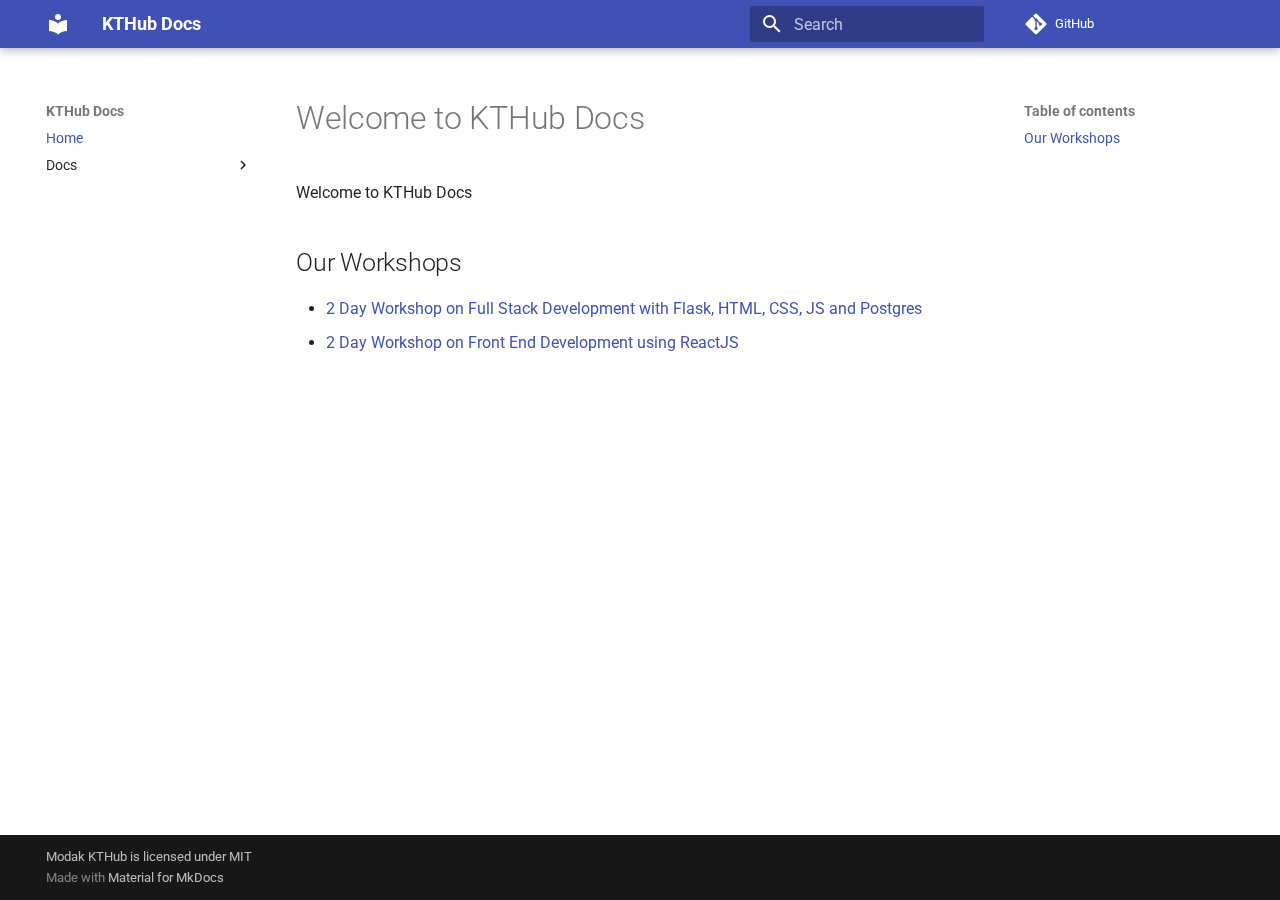
==== index.html @ 9b0187c5 "Deployed 8ecbf19 with MkDocs version: 1.4.3" ====
<!doctype html>
<html lang="en" class="no-js">
  <head>
    
      <meta charset="utf-8">
      <meta name="viewport" content="width=device-width,initial-scale=1">
      
        <meta name="description" content="Welcome to the KTHub documentation.">
      
      
        <meta name="author" content="Sadhvik Chirunomula">
      
      
        <link rel="canonical" href="https://KTHub.io/">
      
      
      
        <link rel="next" href="2-Day-Worshop-on-Full-Stack-Development/">
      
      <link rel="icon" href="assets/images/favicon.png">
      <meta name="generator" content="mkdocs-1.4.3, mkdocs-material-9.1.17">
    
    
      
        <title>KTHub Docs</title>
      
    
    
      <link rel="stylesheet" href="assets/stylesheets/main.26e3688c.min.css">
      
      

    
    
    
      
        
        
        <link rel="preconnect" href="https://fonts.gstatic.com" crossorigin>
        <link rel="stylesheet" href="https://fonts.googleapis.com/css?family=Roboto:300,300i,400,400i,700,700i%7CRoboto+Mono:400,400i,700,700i&display=fallback">
        <style>:root{--md-text-font:"Roboto";--md-code-font:"Roboto Mono"}</style>
      
    
    
    <script>__md_scope=new URL(".",location),__md_hash=e=>[...e].reduce((e,_)=>(e<<5)-e+_.charCodeAt(0),0),__md_get=(e,_=localStorage,t=__md_scope)=>JSON.parse(_.getItem(t.pathname+"."+e)),__md_set=(e,_,t=localStorage,a=__md_scope)=>{try{t.setItem(a.pathname+"."+e,JSON.stringify(_))}catch(e){}}</script>
    
      

    
    
    
  </head>
  
  
    <body dir="ltr">
  
    
    
      <script>var palette=__md_get("__palette");if(palette&&"object"==typeof palette.color)for(var key of Object.keys(palette.color))document.body.setAttribute("data-md-color-"+key,palette.color[key])</script>
    
    <input class="md-toggle" data-md-toggle="drawer" type="checkbox" id="__drawer" autocomplete="off">
    <input class="md-toggle" data-md-toggle="search" type="checkbox" id="__search" autocomplete="off">
    <label class="md-overlay" for="__drawer"></label>
    <div data-md-component="skip">
      
        
        <a href="#welcome-to-kthub-docs" class="md-skip">
          Skip to content
        </a>
      
    </div>
    <div data-md-component="announce">
      
    </div>
    
    
      

  

<header class="md-header md-header--shadow" data-md-component="header">
  <nav class="md-header__inner md-grid" aria-label="Header">
    <a href="." title="KTHub Docs" class="md-header__button md-logo" aria-label="KTHub Docs" data-md-component="logo">
      
  
  <svg xmlns="http://www.w3.org/2000/svg" viewBox="0 0 24 24"><path d="M12 8a3 3 0 0 0 3-3 3 3 0 0 0-3-3 3 3 0 0 0-3 3 3 3 0 0 0 3 3m0 3.54C9.64 9.35 6.5 8 3 8v11c3.5 0 6.64 1.35 9 3.54 2.36-2.19 5.5-3.54 9-3.54V8c-3.5 0-6.64 1.35-9 3.54Z"/></svg>

    </a>
    <label class="md-header__button md-icon" for="__drawer">
      <svg xmlns="http://www.w3.org/2000/svg" viewBox="0 0 24 24"><path d="M3 6h18v2H3V6m0 5h18v2H3v-2m0 5h18v2H3v-2Z"/></svg>
    </label>
    <div class="md-header__title" data-md-component="header-title">
      <div class="md-header__ellipsis">
        <div class="md-header__topic">
          <span class="md-ellipsis">
            KTHub Docs
          </span>
        </div>
        <div class="md-header__topic" data-md-component="header-topic">
          <span class="md-ellipsis">
            
              Home
            
          </span>
        </div>
      </div>
    </div>
    
    
    
      <label class="md-header__button md-icon" for="__search">
        <svg xmlns="http://www.w3.org/2000/svg" viewBox="0 0 24 24"><path d="M9.5 3A6.5 6.5 0 0 1 16 9.5c0 1.61-.59 3.09-1.56 4.23l.27.27h.79l5 5-1.5 1.5-5-5v-.79l-.27-.27A6.516 6.516 0 0 1 9.5 16 6.5 6.5 0 0 1 3 9.5 6.5 6.5 0 0 1 9.5 3m0 2C7 5 5 7 5 9.5S7 14 9.5 14 14 12 14 9.5 12 5 9.5 5Z"/></svg>
      </label>
      <div class="md-search" data-md-component="search" role="dialog">
  <label class="md-search__overlay" for="__search"></label>
  <div class="md-search__inner" role="search">
    <form class="md-search__form" name="search">
      <input type="text" class="md-search__input" name="query" aria-label="Search" placeholder="Search" autocapitalize="off" autocorrect="off" autocomplete="off" spellcheck="false" data-md-component="search-query" required>
      <label class="md-search__icon md-icon" for="__search">
        <svg xmlns="http://www.w3.org/2000/svg" viewBox="0 0 24 24"><path d="M9.5 3A6.5 6.5 0 0 1 16 9.5c0 1.61-.59 3.09-1.56 4.23l.27.27h.79l5 5-1.5 1.5-5-5v-.79l-.27-.27A6.516 6.516 0 0 1 9.5 16 6.5 6.5 0 0 1 3 9.5 6.5 6.5 0 0 1 9.5 3m0 2C7 5 5 7 5 9.5S7 14 9.5 14 14 12 14 9.5 12 5 9.5 5Z"/></svg>
        <svg xmlns="http://www.w3.org/2000/svg" viewBox="0 0 24 24"><path d="M20 11v2H8l5.5 5.5-1.42 1.42L4.16 12l7.92-7.92L13.5 5.5 8 11h12Z"/></svg>
      </label>
      <nav class="md-search__options" aria-label="Search">
        
        <button type="reset" class="md-search__icon md-icon" title="Clear" aria-label="Clear" tabindex="-1">
          <svg xmlns="http://www.w3.org/2000/svg" viewBox="0 0 24 24"><path d="M19 6.41 17.59 5 12 10.59 6.41 5 5 6.41 10.59 12 5 17.59 6.41 19 12 13.41 17.59 19 19 17.59 13.41 12 19 6.41Z"/></svg>
        </button>
      </nav>
      
    </form>
    <div class="md-search__output">
      <div class="md-search__scrollwrap" data-md-scrollfix>
        <div class="md-search-result" data-md-component="search-result">
          <div class="md-search-result__meta">
            Initializing search
          </div>
          <ol class="md-search-result__list" role="presentation"></ol>
        </div>
      </div>
    </div>
  </div>
</div>
    
    
      <div class="md-header__source">
        <a href="https://github.com/KnowledgeTransferHub/Workshops-Wiki" title="Go to repository" class="md-source" data-md-component="source">
  <div class="md-source__icon md-icon">
    
    <svg xmlns="http://www.w3.org/2000/svg" viewBox="0 0 448 512"><!--! Font Awesome Free 6.4.0 by @fontawesome - https://fontawesome.com License - https://fontawesome.com/license/free (Icons: CC BY 4.0, Fonts: SIL OFL 1.1, Code: MIT License) Copyright 2023 Fonticons, Inc.--><path d="M439.55 236.05 244 40.45a28.87 28.87 0 0 0-40.81 0l-40.66 40.63 51.52 51.52c27.06-9.14 52.68 16.77 43.39 43.68l49.66 49.66c34.23-11.8 61.18 31 35.47 56.69-26.49 26.49-70.21-2.87-56-37.34L240.22 199v121.85c25.3 12.54 22.26 41.85 9.08 55a34.34 34.34 0 0 1-48.55 0c-17.57-17.6-11.07-46.91 11.25-56v-123c-20.8-8.51-24.6-30.74-18.64-45L142.57 101 8.45 235.14a28.86 28.86 0 0 0 0 40.81l195.61 195.6a28.86 28.86 0 0 0 40.8 0l194.69-194.69a28.86 28.86 0 0 0 0-40.81z"/></svg>
  </div>
  <div class="md-source__repository">
    GitHub
  </div>
</a>
      </div>
    
  </nav>
  
</header>
    
    <div class="md-container" data-md-component="container">
      
      
        
          
        
      
      <main class="md-main" data-md-component="main">
        <div class="md-main__inner md-grid">
          
            
              
              <div class="md-sidebar md-sidebar--primary" data-md-component="sidebar" data-md-type="navigation" >
                <div class="md-sidebar__scrollwrap">
                  <div class="md-sidebar__inner">
                    


<nav class="md-nav md-nav--primary" aria-label="Navigation" data-md-level="0">
  <label class="md-nav__title" for="__drawer">
    <a href="." title="KTHub Docs" class="md-nav__button md-logo" aria-label="KTHub Docs" data-md-component="logo">
      
  
  <svg xmlns="http://www.w3.org/2000/svg" viewBox="0 0 24 24"><path d="M12 8a3 3 0 0 0 3-3 3 3 0 0 0-3-3 3 3 0 0 0-3 3 3 3 0 0 0 3 3m0 3.54C9.64 9.35 6.5 8 3 8v11c3.5 0 6.64 1.35 9 3.54 2.36-2.19 5.5-3.54 9-3.54V8c-3.5 0-6.64 1.35-9 3.54Z"/></svg>

    </a>
    KTHub Docs
  </label>
  
    <div class="md-nav__source">
      <a href="https://github.com/KnowledgeTransferHub/Workshops-Wiki" title="Go to repository" class="md-source" data-md-component="source">
  <div class="md-source__icon md-icon">
    
    <svg xmlns="http://www.w3.org/2000/svg" viewBox="0 0 448 512"><!--! Font Awesome Free 6.4.0 by @fontawesome - https://fontawesome.com License - https://fontawesome.com/license/free (Icons: CC BY 4.0, Fonts: SIL OFL 1.1, Code: MIT License) Copyright 2023 Fonticons, Inc.--><path d="M439.55 236.05 244 40.45a28.87 28.87 0 0 0-40.81 0l-40.66 40.63 51.52 51.52c27.06-9.14 52.68 16.77 43.39 43.68l49.66 49.66c34.23-11.8 61.18 31 35.47 56.69-26.49 26.49-70.21-2.87-56-37.34L240.22 199v121.85c25.3 12.54 22.26 41.85 9.08 55a34.34 34.34 0 0 1-48.55 0c-17.57-17.6-11.07-46.91 11.25-56v-123c-20.8-8.51-24.6-30.74-18.64-45L142.57 101 8.45 235.14a28.86 28.86 0 0 0 0 40.81l195.61 195.6a28.86 28.86 0 0 0 40.8 0l194.69-194.69a28.86 28.86 0 0 0 0-40.81z"/></svg>
  </div>
  <div class="md-source__repository">
    GitHub
  </div>
</a>
    </div>
  
  <ul class="md-nav__list" data-md-scrollfix>
    
      
      
      

  
  
    
  
  
    <li class="md-nav__item md-nav__item--active">
      
      <input class="md-nav__toggle md-toggle" type="checkbox" id="__toc">
      
      
        
      
      
        <label class="md-nav__link md-nav__link--active" for="__toc">
          Home
          <span class="md-nav__icon md-icon"></span>
        </label>
      
      <a href="." class="md-nav__link md-nav__link--active">
        Home
      </a>
      
        

<nav class="md-nav md-nav--secondary" aria-label="Table of contents">
  
  
  
    
  
  
    <label class="md-nav__title" for="__toc">
      <span class="md-nav__icon md-icon"></span>
      Table of contents
    </label>
    <ul class="md-nav__list" data-md-component="toc" data-md-scrollfix>
      
        <li class="md-nav__item">
  <a href="#our-workshops" class="md-nav__link">
    Our Workshops
  </a>
  
</li>
      
    </ul>
  
</nav>
      
    </li>
  

    
      
      
      

  
  
  
    
    <li class="md-nav__item md-nav__item--nested">
      
      
      
      
      <input class="md-nav__toggle md-toggle " type="checkbox" id="__nav_2" >
      
      
      
        <label class="md-nav__link" for="__nav_2" id="__nav_2_label" tabindex="0">
          Docs
          <span class="md-nav__icon md-icon"></span>
        </label>
      
      <nav class="md-nav" data-md-level="1" aria-labelledby="__nav_2_label" aria-expanded="false">
        <label class="md-nav__title" for="__nav_2">
          <span class="md-nav__icon md-icon"></span>
          Docs
        </label>
        <ul class="md-nav__list" data-md-scrollfix>
          
            
              
  
  
  
    <li class="md-nav__item">
      <a href="2-Day-Worshop-on-Full-Stack-Development/" class="md-nav__link">
        2-Day-Worshop-on-Full-Stack-Development
      </a>
    </li>
  

            
          
            
              
  
  
  
    <li class="md-nav__item">
      <a href="2-Day-Workshop-on-Front-End-Development/" class="md-nav__link">
        2-Day-Workshop-on-Front-End-Development
      </a>
    </li>
  

            
          
        </ul>
      </nav>
    </li>
  

    
  </ul>
</nav>
                  </div>
                </div>
              </div>
            
            
              
              <div class="md-sidebar md-sidebar--secondary" data-md-component="sidebar" data-md-type="toc" >
                <div class="md-sidebar__scrollwrap">
                  <div class="md-sidebar__inner">
                    

<nav class="md-nav md-nav--secondary" aria-label="Table of contents">
  
  
  
    
  
  
    <label class="md-nav__title" for="__toc">
      <span class="md-nav__icon md-icon"></span>
      Table of contents
    </label>
    <ul class="md-nav__list" data-md-component="toc" data-md-scrollfix>
      
        <li class="md-nav__item">
  <a href="#our-workshops" class="md-nav__link">
    Our Workshops
  </a>
  
</li>
      
    </ul>
  
</nav>
                  </div>
                </div>
              </div>
            
          
          
            <div class="md-content" data-md-component="content">
              <article class="md-content__inner md-typeset">
                
                  

  
  


<h1 id="welcome-to-kthub-docs">Welcome to KTHub Docs<a class="headerlink" href="#welcome-to-kthub-docs" title="Permanent link">&para;</a></h1>
<p>Welcome to KTHub Docs</p>
<h2 id="our-workshops">Our Workshops<a class="headerlink" href="#our-workshops" title="Permanent link">&para;</a></h2>
<ul>
<li><a href="https://github.com/KnowledgeTransferHub/Workshops-Wiki/tree/main/2-Day-Worshop-on-Full-Stack-Development">2 Day Workshop on Full Stack Development with Flask, HTML, CSS, JS and Postgres</a></li>
<li><a href="https://github.com/KnowledgeTransferHub/Workshops-Wiki/tree/main/2-Day-Worshop-on-Full-Stack-Development">2 Day Workshop on Front End Development using ReactJS</a></li>
</ul>





                
              </article>
            </div>
          
          
        </div>
        
      </main>
      
        <footer class="md-footer">
  
  <div class="md-footer-meta md-typeset">
    <div class="md-footer-meta__inner md-grid">
      <div class="md-copyright">
  
    <div class="md-copyright__highlight">
      Modak KTHub is licensed under MIT
    </div>
  
  
    Made with
    <a href="https://squidfunk.github.io/mkdocs-material/" target="_blank" rel="noopener">
      Material for MkDocs
    </a>
  
</div>
      
    </div>
  </div>
</footer>
      
    </div>
    <div class="md-dialog" data-md-component="dialog">
      <div class="md-dialog__inner md-typeset"></div>
    </div>
    
    <script id="__config" type="application/json">{"base": ".", "features": [], "search": "assets/javascripts/workers/search.208ed371.min.js", "translations": {"clipboard.copied": "Copied to clipboard", "clipboard.copy": "Copy to clipboard", "search.result.more.one": "1 more on this page", "search.result.more.other": "# more on this page", "search.result.none": "No matching documents", "search.result.one": "1 matching document", "search.result.other": "# matching documents", "search.result.placeholder": "Type to start searching", "search.result.term.missing": "Missing", "select.version": "Select version"}}</script>
    
    
      <script src="assets/javascripts/bundle.b425cdc4.min.js"></script>
      
    
  </body>
</html>
---- assets/stylesheets/main.26e3688c.min.css ----
@charset "UTF-8";html{-webkit-text-size-adjust:none;-moz-text-size-adjust:none;text-size-adjust:none;box-sizing:border-box}*,:after,:before{box-sizing:inherit}@media (prefers-reduced-motion){*,:after,:before{transition:none!important}}body{margin:0}a,button,input,label{-webkit-tap-highlight-color:transparent}a{color:inherit;text-decoration:none}hr{border:0;box-sizing:initial;display:block;height:.05rem;overflow:visible;padding:0}small{font-size:80%}sub,sup{line-height:1em}img{border-style:none}table{border-collapse:initial;border-spacing:0}td,th{font-weight:400;vertical-align:top}button{background:#0000;border:0;font-family:inherit;font-size:inherit;margin:0;padding:0}input{border:0;outline:none}:root{--md-primary-fg-color:#4051b5;--md-primary-fg-color--light:#5d6cc0;--md-primary-fg-color--dark:#303fa1;--md-primary-bg-color:#fff;--md-primary-bg-color--light:#ffffffb3;--md-accent-fg-color:#526cfe;--md-accent-fg-color--transparent:#526cfe1a;--md-accent-bg-color:#fff;--md-accent-bg-color--light:#ffffffb3}[data-md-color-scheme=default]{color-scheme:light}[data-md-color-scheme=default] img[src$="#gh-dark-mode-only"],[data-md-color-scheme=default] img[src$="#only-dark"]{display:none}:root,[data-md-color-scheme=default]{--md-default-fg-color:#000000de;--md-default-fg-color--light:#0000008a;--md-default-fg-color--lighter:#00000052;--md-default-fg-color--lightest:#00000012;--md-default-bg-color:#fff;--md-default-bg-color--light:#ffffffb3;--md-default-bg-color--lighter:#ffffff4d;--md-default-bg-color--lightest:#ffffff1f;--md-code-fg-color:#36464e;--md-code-bg-color:#f5f5f5;--md-code-hl-color:#ffff0080;--md-code-hl-number-color:#d52a2a;--md-code-hl-special-color:#db1457;--md-code-hl-function-color:#a846b9;--md-code-hl-constant-color:#6e59d9;--md-code-hl-keyword-color:#3f6ec6;--md-code-hl-string-color:#1c7d4d;--md-code-hl-name-color:var(--md-code-fg-color);--md-code-hl-operator-color:var(--md-default-fg-color--light);--md-code-hl-punctuation-color:var(--md-default-fg-color--light);--md-code-hl-comment-color:var(--md-default-fg-color--light);--md-code-hl-generic-color:var(--md-default-fg-color--light);--md-code-hl-variable-color:var(--md-default-fg-color--light);--md-typeset-color:var(--md-default-fg-color);--md-typeset-a-color:var(--md-primary-fg-color);--md-typeset-mark-color:#ffff0080;--md-typeset-del-color:#f5503d26;--md-typeset-ins-color:#0bd57026;--md-typeset-kbd-color:#fafafa;--md-typeset-kbd-accent-color:#fff;--md-typeset-kbd-border-color:#b8b8b8;--md-typeset-table-color:#0000001f;--md-typeset-table-color--light:rgba(0,0,0,.035);--md-admonition-fg-color:var(--md-default-fg-color);--md-admonition-bg-color:var(--md-default-bg-color);--md-warning-fg-color:#000000de;--md-warning-bg-color:#ff9;--md-footer-fg-color:#fff;--md-footer-fg-color--light:#ffffffb3;--md-footer-fg-color--lighter:#ffffff73;--md-footer-bg-color:#000000de;--md-footer-bg-color--dark:#00000052;--md-shadow-z1:0 0.2rem 0.5rem #0000000d,0 0 0.05rem #0000001a;--md-shadow-z2:0 0.2rem 0.5rem #0000001a,0 0 0.05rem #00000040;--md-shadow-z3:0 0.2rem 0.5rem #0003,0 0 0.05rem #00000059}.md-icon svg{fill:currentcolor;display:block;height:1.2rem;width:1.2rem}body{-webkit-font-smoothing:antialiased;-moz-osx-font-smoothing:grayscale;--md-text-font-family:var(--md-text-font,_),-apple-system,BlinkMacSystemFont,Helvetica,Arial,sans-serif;--md-code-font-family:var(--md-code-font,_),SFMono-Regular,Consolas,Menlo,monospace}aside,body,input{font-feature-settings:"kern","liga";color:var(--md-typeset-color);font-family:var(--md-text-font-family)}code,kbd,pre{font-feature-settings:"kern";font-family:var(--md-code-font-family)}:root{--md-typeset-table-sort-icon:url('data:image/svg+xml;charset=utf-8,<svg xmlns="http://www.w3.org/2000/svg" viewBox="0 0 24 24"><path d="m18 21-4-4h3V7h-3l4-4 4 4h-3v10h3M2 19v-2h10v2M2 13v-2h7v2M2 7V5h4v2H2Z"/></svg>');--md-typeset-table-sort-icon--asc:url('data:image/svg+xml;charset=utf-8,<svg xmlns="http://www.w3.org/2000/svg" viewBox="0 0 24 24"><path d="M19 17h3l-4 4-4-4h3V3h2M2 17h10v2H2M6 5v2H2V5m0 6h7v2H2v-2Z"/></svg>');--md-typeset-table-sort-icon--desc:url('data:image/svg+xml;charset=utf-8,<svg xmlns="http://www.w3.org/2000/svg" viewBox="0 0 24 24"><path d="M19 7h3l-4-4-4 4h3v14h2M2 17h10v2H2M6 5v2H2V5m0 6h7v2H2v-2Z"/></svg>')}.md-typeset{-webkit-print-color-adjust:exact;color-adjust:exact;font-size:.8rem;line-height:1.6}@media print{.md-typeset{font-size:.68rem}}.md-typeset blockquote,.md-typeset dl,.md-typeset figure,.md-typeset ol,.md-typeset pre,.md-typeset ul{margin-bottom:1em;margin-top:1em}.md-typeset h1{color:var(--md-default-fg-color--light);font-size:2em;line-height:1.3;margin:0 0 1.25em}.md-typeset h1,.md-typeset h2{font-weight:300;letter-spacing:-.01em}.md-typeset h2{font-size:1.5625em;line-height:1.4;margin:1.6em 0 .64em}.md-typeset h3{font-size:1.25em;font-weight:400;letter-spacing:-.01em;line-height:1.5;margin:1.6em 0 .8em}.md-typeset h2+h3{margin-top:.8em}.md-typeset h4{font-weight:700;letter-spacing:-.01em;margin:1em 0}.md-typeset h5,.md-typeset h6{color:var(--md-default-fg-color--light);font-size:.8em;font-weight:700;letter-spacing:-.01em;margin:1.25em 0}.md-typeset h5{text-transform:uppercase}.md-typeset hr{border-bottom:.05rem solid var(--md-default-fg-color--lightest);display:flow-root;margin:1.5em 0}.md-typeset a{color:var(--md-typeset-a-color);word-break:break-word}.md-typeset a,.md-typeset a:before{transition:color 125ms}.md-typeset a:focus,.md-typeset a:hover{color:var(--md-accent-fg-color)}.md-typeset a:focus code,.md-typeset a:hover code{background-color:var(--md-accent-fg-color--transparent)}.md-typeset a code{color:currentcolor;transition:background-color 125ms}.md-typeset a.focus-visible{outline-color:var(--md-accent-fg-color);outline-offset:.2rem}.md-typeset code,.md-typeset kbd,.md-typeset pre{color:var(--md-code-fg-color);direction:ltr;font-variant-ligatures:none}@media print{.md-typeset code,.md-typeset kbd,.md-typeset pre{white-space:pre-wrap}}.md-typeset code{background-color:var(--md-code-bg-color);border-radius:.1rem;-webkit-box-decoration-break:clone;box-decoration-break:clone;font-size:.85em;padding:0 .2941176471em;word-break:break-word}.md-typeset code:not(.focus-visible){-webkit-tap-highlight-color:transparent;outline:none}.md-typeset pre{display:flow-root;line-height:1.4;position:relative}.md-typeset pre>code{-webkit-box-decoration-break:slice;box-decoration-break:slice;box-shadow:none;display:block;margin:0;outline-color:var(--md-accent-fg-color);overflow:auto;padding:.7720588235em 1.1764705882em;scrollbar-color:var(--md-default-fg-color--lighter) #0000;scrollbar-width:thin;touch-action:auto;word-break:normal}.md-typeset pre>code:hover{scrollbar-color:var(--md-accent-fg-color) #0000}.md-typeset pre>code::-webkit-scrollbar{height:.2rem;width:.2rem}.md-typeset pre>code::-webkit-scrollbar-thumb{background-color:var(--md-default-fg-color--lighter)}.md-typeset pre>code::-webkit-scrollbar-thumb:hover{background-color:var(--md-accent-fg-color)}.md-typeset kbd{background-color:var(--md-typeset-kbd-color);border-radius:.1rem;box-shadow:0 .1rem 0 .05rem var(--md-typeset-kbd-border-color),0 .1rem 0 var(--md-typeset-kbd-border-color),0 -.1rem .2rem var(--md-typeset-kbd-accent-color) inset;color:var(--md-default-fg-color);display:inline-block;font-size:.75em;padding:0 .6666666667em;vertical-align:text-top;word-break:break-word}.md-typeset mark{background-color:var(--md-typeset-mark-color);-webkit-box-decoration-break:clone;box-decoration-break:clone;color:inherit;word-break:break-word}.md-typeset abbr{border-bottom:.05rem dotted var(--md-default-fg-color--light);cursor:help;text-decoration:none}@media (hover:none){.md-typeset abbr[title]:focus:after,.md-typeset abbr[title]:hover:after{background-color:var(--md-default-fg-color);border-radius:.1rem;box-shadow:var(--md-shadow-z3);color:var(--md-default-bg-color);content:attr(title);font-size:.7rem;left:.8rem;margin-top:2em;padding:.2rem .3rem;position:absolute;right:.8rem}}.md-typeset small{opacity:.75}[dir=ltr] .md-typeset sub,[dir=ltr] .md-typeset sup{margin-left:.078125em}[dir=rtl] .md-typeset sub,[dir=rtl] .md-typeset sup{margin-right:.078125em}[dir=ltr] .md-typeset blockquote{padding-left:.6rem}[dir=rtl] .md-typeset blockquote{padding-right:.6rem}[dir=ltr] .md-typeset blockquote{border-left:.2rem solid var(--md-default-fg-color--lighter)}[dir=rtl] .md-typeset blockquote{border-right:.2rem solid var(--md-default-fg-color--lighter)}.md-typeset blockquote{color:var(--md-default-fg-color--light);margin-left:0;margin-right:0}.md-typeset ul{list-style-type:disc}[dir=ltr] .md-typeset ol,[dir=ltr] .md-typeset ul{margin-left:.625em}[dir=rtl] .md-typeset ol,[dir=rtl] .md-typeset ul{margin-right:.625em}.md-typeset ol,.md-typeset ul{padding:0}.md-typeset ol:not([hidden]),.md-typeset ul:not([hidden]){display:flow-root}.md-typeset ol ol,.md-typeset ul ol{list-style-type:lower-alpha}.md-typeset ol ol ol,.md-typeset ul ol ol{list-style-type:lower-roman}[dir=ltr] .md-typeset ol li,[dir=ltr] .md-typeset ul li{margin-left:1.25em}[dir=rtl] .md-typeset ol li,[dir=rtl] .md-typeset ul li{margin-right:1.25em}.md-typeset ol li,.md-typeset ul li{margin-bottom:.5em}.md-typeset ol li blockquote,.md-typeset ol li p,.md-typeset ul li blockquote,.md-typeset ul li p{margin:.5em 0}.md-typeset ol li:last-child,.md-typeset ul li:last-child{margin-bottom:0}[dir=ltr] .md-typeset ol li ol,[dir=ltr] .md-typeset ol li ul,[dir=ltr] .md-typeset ul li ol,[dir=ltr] .md-typeset ul li ul{margin-left:.625em}[dir=rtl] .md-typeset ol li ol,[dir=rtl] .md-typeset ol li ul,[dir=rtl] .md-typeset ul li ol,[dir=rtl] .md-typeset ul li ul{margin-right:.625em}.md-typeset ol li ol,.md-typeset ol li ul,.md-typeset ul li ol,.md-typeset ul li ul{margin-bottom:.5em;margin-top:.5em}[dir=ltr] .md-typeset dd{margin-left:1.875em}[dir=rtl] .md-typeset dd{margin-right:1.875em}.md-typeset dd{margin-bottom:1.5em;margin-top:1em}.md-typeset img,.md-typeset svg,.md-typeset video{height:auto;max-width:100%}.md-typeset img[align=left]{margin:1em 1em 1em 0}.md-typeset img[align=right]{margin:1em 0 1em 1em}.md-typeset img[align]:only-child{margin-top:0}.md-typeset figure{display:flow-root;margin:1em auto;max-width:100%;text-align:center;width:-webkit-fit-content;width:-moz-fit-content;width:fit-content}.md-typeset figure img{display:block}.md-typeset figcaption{font-style:italic;margin:1em auto;max-width:24rem}.md-typeset iframe{max-width:100%}.md-typeset table:not([class]){background-color:var(--md-default-bg-color);border:.05rem solid var(--md-typeset-table-color);border-radius:.1rem;display:inline-block;font-size:.64rem;max-width:100%;overflow:auto;touch-action:auto}@media print{.md-typeset table:not([class]){display:table}}.md-typeset table:not([class])+*{margin-top:1.5em}.md-typeset table:not([class]) td>:first-child,.md-typeset table:not([class]) th>:first-child{margin-top:0}.md-typeset table:not([class]) td>:last-child,.md-typeset table:not([class]) th>:last-child{margin-bottom:0}.md-typeset table:not([class]) td:not([align]),.md-typeset table:not([class]) th:not([align]){text-align:left}[dir=rtl] .md-typeset table:not([class]) td:not([align]),[dir=rtl] .md-typeset table:not([class]) th:not([align]){text-align:right}.md-typeset table:not([class]) th{font-weight:700;min-width:5rem;padding:.9375em 1.25em;vertical-align:top}.md-typeset table:not([class]) td{border-top:.05rem solid var(--md-typeset-table-color);padding:.9375em 1.25em;vertical-align:top}.md-typeset table:not([class]) tbody tr{transition:background-color 125ms}.md-typeset table:not([class]) tbody tr:hover{background-color:var(--md-typeset-table-color--light);box-shadow:0 .05rem 0 var(--md-default-bg-color) inset}.md-typeset table:not([class]) a{word-break:normal}.md-typeset table th[role=columnheader]{cursor:pointer}[dir=ltr] .md-typeset table th[role=columnheader]:after{margin-left:.5em}[dir=rtl] .md-typeset table th[role=columnheader]:after{margin-right:.5em}.md-typeset table th[role=columnheader]:after{content:"";display:inline-block;height:1.2em;-webkit-mask-image:var(--md-typeset-table-sort-icon);mask-image:var(--md-typeset-table-sort-icon);-webkit-mask-repeat:no-repeat;mask-repeat:no-repeat;-webkit-mask-size:contain;mask-size:contain;transition:background-color 125ms;vertical-align:text-bottom;width:1.2em}.md-typeset table th[role=columnheader]:hover:after{background-color:var(--md-default-fg-color--lighter)}.md-typeset table th[role=columnheader][aria-sort=ascending]:after{background-color:var(--md-default-fg-color--light);-webkit-mask-image:var(--md-typeset-table-sort-icon--asc);mask-image:var(--md-typeset-table-sort-icon--asc)}.md-typeset table th[role=columnheader][aria-sort=descending]:after{background-color:var(--md-default-fg-color--light);-webkit-mask-image:var(--md-typeset-table-sort-icon--desc);mask-image:var(--md-typeset-table-sort-icon--desc)}.md-typeset__scrollwrap{margin:1em -.8rem;overflow-x:auto;touch-action:auto}.md-typeset__table{display:inline-block;margin-bottom:.5em;padding:0 .8rem}@media print{.md-typeset__table{display:block}}html .md-typeset__table table{display:table;margin:0;overflow:hidden;width:100%}@media screen and (max-width:44.9375em){.md-content__inner>pre{margin:1em -.8rem}.md-content__inner>pre code{border-radius:0}}.md-banner{background-color:var(--md-footer-bg-color);color:var(--md-footer-fg-color);overflow:auto}@media print{.md-banner{display:none}}.md-banner--warning{background-color:var(--md-warning-bg-color);color:var(--md-warning-fg-color)}.md-banner__inner{font-size:.7rem;margin:.6rem auto;padding:0 .8rem}[dir=ltr] .md-banner__button{float:right}[dir=rtl] .md-banner__button{float:left}.md-banner__button{color:inherit;cursor:pointer;transition:opacity .25s}.md-banner__button:hover{opacity:.7}html{font-size:125%;height:100%;overflow-x:hidden}@media screen and (min-width:100em){html{font-size:137.5%}}@media screen and (min-width:125em){html{font-size:150%}}body{background-color:var(--md-default-bg-color);display:flex;flex-direction:column;font-size:.5rem;min-height:100%;position:relative;width:100%}@media print{body{display:block}}@media screen and (max-width:59.9375em){body[data-md-scrolllock]{position:fixed}}.md-grid{margin-left:auto;margin-right:auto;max-width:61rem}.md-container{display:flex;flex-direction:column;flex-grow:1}@media print{.md-container{display:block}}.md-main{flex-grow:1}.md-main__inner{display:flex;height:100%;margin-top:1.5rem}.md-ellipsis{overflow:hidden;text-overflow:ellipsis}.md-toggle{display:none}.md-option{height:0;opacity:0;position:absolute;width:0}.md-option:checked+label:not([hidden]){display:block}.md-option.focus-visible+label{outline-color:var(--md-accent-fg-color);outline-style:auto}.md-skip{background-color:var(--md-default-fg-color);border-radius:.1rem;color:var(--md-default-bg-color);font-size:.64rem;margin:.5rem;opacity:0;outline-color:var(--md-accent-fg-color);padding:.3rem .5rem;position:fixed;transform:translateY(.4rem);z-index:-1}.md-skip:focus{opacity:1;transform:translateY(0);transition:transform .25s cubic-bezier(.4,0,.2,1),opacity 175ms 75ms;z-index:10}@page{margin:25mm}:root{--md-clipboard-icon:url('data:image/svg+xml;charset=utf-8,<svg xmlns="http://www.w3.org/2000/svg" viewBox="0 0 24 24"><path d="M19 21H8V7h11m0-2H8a2 2 0 0 0-2 2v14a2 2 0 0 0 2 2h11a2 2 0 0 0 2-2V7a2 2 0 0 0-2-2m-3-4H4a2 2 0 0 0-2 2v14h2V3h12V1Z"/></svg>')}.md-clipboard{border-radius:.1rem;color:var(--md-default-fg-color--lightest);cursor:pointer;height:1.5em;outline-color:var(--md-accent-fg-color);outline-offset:.1rem;position:absolute;right:.5em;top:.5em;transition:color .25s;width:1.5em;z-index:1}@media print{.md-clipboard{display:none}}.md-clipboard:not(.focus-visible){-webkit-tap-highlight-color:transparent;outline:none}:hover>.md-clipboard{color:var(--md-default-fg-color--light)}.md-clipboard:focus,.md-clipboard:hover{color:var(--md-accent-fg-color)}.md-clipboard:after{background-color:currentcolor;content:"";display:block;height:1.125em;margin:0 auto;-webkit-mask-image:var(--md-clipboard-icon);mask-image:var(--md-clipboard-icon);-webkit-mask-position:center;mask-position:center;-webkit-mask-repeat:no-repeat;mask-repeat:no-repeat;-webkit-mask-size:contain;mask-size:contain;width:1.125em}.md-clipboard--inline{cursor:pointer}.md-clipboard--inline code{transition:color .25s,background-color .25s}.md-clipboard--inline:focus code,.md-clipboard--inline:hover code{background-color:var(--md-accent-fg-color--transparent);color:var(--md-accent-fg-color)}@keyframes consent{0%{opacity:0;transform:translateY(100%)}to{opacity:1;transform:translateY(0)}}@keyframes overlay{0%{opacity:0}to{opacity:1}}.md-consent__overlay{animation:overlay .25s both;-webkit-backdrop-filter:blur(.1rem);backdrop-filter:blur(.1rem);background-color:#0000008a;height:100%;opacity:1;position:fixed;top:0;width:100%;z-index:5}.md-consent__inner{animation:consent .5s cubic-bezier(.1,.7,.1,1) both;background-color:var(--md-default-bg-color);border:0;border-radius:.1rem;bottom:0;box-shadow:0 0 .2rem #0000001a,0 .2rem .4rem #0003;max-height:100%;overflow:auto;padding:0;position:fixed;width:100%;z-index:5}.md-consent__form{padding:.8rem}.md-consent__settings{display:none;margin:1em 0}input:checked+.md-consent__settings{display:block}.md-consent__controls{margin-bottom:.8rem}.md-typeset .md-consent__controls .md-button{display:inline}@media screen and (max-width:44.9375em){.md-typeset .md-consent__controls .md-button{display:block;margin-top:.4rem;text-align:center;width:100%}}.md-consent label{cursor:pointer}.md-content{flex-grow:1;min-width:0}.md-content__inner{margin:0 .8rem 1.2rem;padding-top:.6rem}@media screen and (min-width:76.25em){[dir=ltr] .md-sidebar--primary:not([hidden])~.md-content>.md-content__inner{margin-left:1.2rem}[dir=ltr] .md-sidebar--secondary:not([hidden])~.md-content>.md-content__inner,[dir=rtl] .md-sidebar--primary:not([hidden])~.md-content>.md-content__inner{margin-right:1.2rem}[dir=rtl] .md-sidebar--secondary:not([hidden])~.md-content>.md-content__inner{margin-left:1.2rem}}.md-content__inner:before{content:"";display:block;height:.4rem}.md-content__inner>:last-child{margin-bottom:0}[dir=ltr] .md-content__button{float:right}[dir=rtl] .md-content__button{float:left}[dir=ltr] .md-content__button{margin-left:.4rem}[dir=rtl] .md-content__button{margin-right:.4rem}.md-content__button{margin:.4rem 0;padding:0}@media print{.md-content__button{display:none}}.md-typeset .md-content__button{color:var(--md-default-fg-color--lighter)}.md-content__button svg{display:inline;vertical-align:top}[dir=rtl] .md-content__button svg{transform:scaleX(-1)}[dir=ltr] .md-dialog{right:.8rem}[dir=rtl] .md-dialog{left:.8rem}.md-dialog{background-color:var(--md-default-fg-color);border-radius:.1rem;bottom:.8rem;box-shadow:var(--md-shadow-z3);min-width:11.1rem;opacity:0;padding:.4rem .6rem;pointer-events:none;position:fixed;transform:translateY(100%);transition:transform 0ms .4s,opacity .4s;z-index:4}@media print{.md-dialog{display:none}}.md-dialog--active{opacity:1;pointer-events:auto;transform:translateY(0);transition:transform .4s cubic-bezier(.075,.85,.175,1),opacity .4s}.md-dialog__inner{color:var(--md-default-bg-color);font-size:.7rem}.md-feedback{margin:2em 0 1em;text-align:center}.md-feedback fieldset{border:none;margin:0;padding:0}.md-feedback__title{font-weight:700;margin:1em auto}.md-feedback__inner{position:relative}.md-feedback__list{align-content:baseline;display:flex;flex-wrap:wrap;justify-content:center;position:relative}.md-feedback__list:hover .md-icon:not(:disabled){color:var(--md-default-fg-color--lighter)}:disabled .md-feedback__list{min-height:1.8rem}.md-feedback__icon{color:var(--md-default-fg-color--light);cursor:pointer;flex-shrink:0;margin:0 .1rem;transition:color 125ms}.md-feedback__icon:not(:disabled).md-icon:hover{color:var(--md-accent-fg-color)}.md-feedback__icon:disabled{color:var(--md-default-fg-color--lightest);pointer-events:none}.md-feedback__note{opacity:0;position:relative;transform:translateY(.4rem);transition:transform .4s cubic-bezier(.1,.7,.1,1),opacity .15s}.md-feedback__note>*{margin:0 auto;max-width:16rem}:disabled .md-feedback__note{opacity:1;transform:translateY(0)}.md-footer{background-color:var(--md-footer-bg-color);color:var(--md-footer-fg-color)}@media print{.md-footer{display:none}}.md-footer__inner{justify-content:space-between;overflow:auto;padding:.2rem}.md-footer__inner:not([hidden]){display:flex}.md-footer__link{align-items:end;display:flex;flex-grow:0.01;margin-bottom:.4rem;margin-top:1rem;max-width:100%;outline-color:var(--md-accent-fg-color);overflow:hidden;transition:opacity .25s}.md-footer__link:focus,.md-footer__link:hover{opacity:.7}[dir=rtl] .md-footer__link svg{transform:scaleX(-1)}@media screen and (max-width:44.9375em){.md-footer__link--prev{flex-shrink:0}.md-footer__link--prev .md-footer__title{display:none}}[dir=ltr] .md-footer__link--next{margin-left:auto}[dir=rtl] .md-footer__link--next{margin-right:auto}.md-footer__link--next{text-align:right}[dir=rtl] .md-footer__link--next{text-align:left}.md-footer__title{flex-grow:1;font-size:.9rem;margin-bottom:.7rem;max-width:calc(100% - 2.4rem);padding:0 1rem;white-space:nowrap}.md-footer__button{margin:.2rem;padding:.4rem}.md-footer__direction{font-size:.64rem;opacity:.7}.md-footer-meta{background-color:var(--md-footer-bg-color--dark)}.md-footer-meta__inner{display:flex;flex-wrap:wrap;justify-content:space-between;padding:.2rem}html .md-footer-meta.md-typeset a{color:var(--md-footer-fg-color--light)}html .md-footer-meta.md-typeset a:focus,html .md-footer-meta.md-typeset a:hover{color:var(--md-footer-fg-color)}.md-copyright{color:var(--md-footer-fg-color--lighter);font-size:.64rem;margin:auto .6rem;padding:.4rem 0;width:100%}@media screen and (min-width:45em){.md-copyright{width:auto}}.md-copyright__highlight{color:var(--md-footer-fg-color--light)}.md-social{margin:0 .4rem;padding:.2rem 0 .6rem}@media screen and (min-width:45em){.md-social{padding:.6rem 0}}.md-social__link{display:inline-block;height:1.6rem;text-align:center;width:1.6rem}.md-social__link:before{line-height:1.9}.md-social__link svg{fill:currentcolor;max-height:.8rem;vertical-align:-25%}.md-typeset .md-button{border:.1rem solid;border-radius:.1rem;color:var(--md-primary-fg-color);cursor:pointer;display:inline-block;font-weight:700;padding:.625em 2em;transition:color 125ms,background-color 125ms,border-color 125ms}.md-typeset .md-button--primary{background-color:var(--md-primary-fg-color);border-color:var(--md-primary-fg-color);color:var(--md-primary-bg-color)}.md-typeset .md-button:focus,.md-typeset .md-button:hover{background-color:var(--md-accent-fg-color);border-color:var(--md-accent-fg-color);color:var(--md-accent-bg-color)}[dir=ltr] .md-typeset .md-input{border-top-left-radius:.1rem}[dir=ltr] .md-typeset .md-input,[dir=rtl] .md-typeset .md-input{border-top-right-radius:.1rem}[dir=rtl] .md-typeset .md-input{border-top-left-radius:.1rem}.md-typeset .md-input{border-bottom:.1rem solid var(--md-default-fg-color--lighter);box-shadow:var(--md-shadow-z1);font-size:.8rem;height:1.8rem;padding:0 .6rem;transition:border .25s,box-shadow .25s}.md-typeset .md-input:focus,.md-typeset .md-input:hover{border-bottom-color:var(--md-accent-fg-color);box-shadow:var(--md-shadow-z2)}.md-typeset .md-input--stretch{width:100%}.md-header{background-color:var(--md-primary-fg-color);box-shadow:0 0 .2rem #0000,0 .2rem .4rem #0000;color:var(--md-primary-bg-color);display:block;left:0;position:sticky;right:0;top:0;z-index:4}@media print{.md-header{display:none}}.md-header[hidden]{transform:translateY(-100%);transition:transform .25s cubic-bezier(.8,0,.6,1),box-shadow .25s}.md-header--shadow{box-shadow:0 0 .2rem #0000001a,0 .2rem .4rem #0003;transition:transform .25s cubic-bezier(.1,.7,.1,1),box-shadow .25s}.md-header__inner{align-items:center;display:flex;padding:0 .2rem}.md-header__button{color:currentcolor;cursor:pointer;margin:.2rem;outline-color:var(--md-accent-fg-color);padding:.4rem;position:relative;transition:opacity .25s;vertical-align:middle;z-index:1}.md-header__button:hover{opacity:.7}.md-header__button:not([hidden]){display:inline-block}.md-header__button:not(.focus-visible){-webkit-tap-highlight-color:transparent;outline:none}.md-header__button.md-logo{margin:.2rem;padding:.4rem}@media screen and (max-width:76.1875em){.md-header__button.md-logo{display:none}}.md-header__button.md-logo img,.md-header__button.md-logo svg{fill:currentcolor;display:block;height:1.2rem;width:auto}@media screen and (min-width:60em){.md-header__button[for=__search]{display:none}}.no-js .md-header__button[for=__search]{display:none}[dir=rtl] .md-header__button[for=__search] svg{transform:scaleX(-1)}@media screen and (min-width:76.25em){.md-header__button[for=__drawer]{display:none}}.md-header__topic{display:flex;max-width:100%;position:absolute;transition:transform .4s cubic-bezier(.1,.7,.1,1),opacity .15s;white-space:nowrap}.md-header__topic+.md-header__topic{opacity:0;pointer-events:none;transform:translateX(1.25rem);transition:transform .4s cubic-bezier(1,.7,.1,.1),opacity .15s;z-index:-1}[dir=rtl] .md-header__topic+.md-header__topic{transform:translateX(-1.25rem)}.md-header__topic:first-child{font-weight:700}[dir=ltr] .md-header__title{margin-left:1rem}[dir=rtl] .md-header__title{margin-right:1rem}[dir=ltr] .md-header__title{margin-right:.4rem}[dir=rtl] .md-header__title{margin-left:.4rem}.md-header__title{flex-grow:1;font-size:.9rem;height:2.4rem;line-height:2.4rem}.md-header__title--active .md-header__topic{opacity:0;pointer-events:none;transform:translateX(-1.25rem);transition:transform .4s cubic-bezier(1,.7,.1,.1),opacity .15s;z-index:-1}[dir=rtl] .md-header__title--active .md-header__topic{transform:translateX(1.25rem)}.md-header__title--active .md-header__topic+.md-header__topic{opacity:1;pointer-events:auto;transform:translateX(0);transition:transform .4s cubic-bezier(.1,.7,.1,1),opacity .15s;z-index:0}.md-header__title>.md-header__ellipsis{height:100%;position:relative;width:100%}.md-header__option{display:flex;flex-shrink:0;max-width:100%;transition:max-width 0ms .25s,opacity .25s .25s;white-space:nowrap}[data-md-toggle=search]:checked~.md-header .md-header__option{max-width:0;opacity:0;transition:max-width 0ms,opacity 0ms}.md-header__source{display:none}@media screen and (min-width:60em){[dir=ltr] .md-header__source{margin-left:1rem}[dir=rtl] .md-header__source{margin-right:1rem}.md-header__source{display:block;max-width:11.7rem;width:11.7rem}}@media screen and (min-width:76.25em){[dir=ltr] .md-header__source{margin-left:1.4rem}[dir=rtl] .md-header__source{margin-right:1.4rem}}:root{--md-nav-icon--prev:url('data:image/svg+xml;charset=utf-8,<svg xmlns="http://www.w3.org/2000/svg" viewBox="0 0 24 24"><path d="M20 11v2H8l5.5 5.5-1.42 1.42L4.16 12l7.92-7.92L13.5 5.5 8 11h12Z"/></svg>');--md-nav-icon--next:url('data:image/svg+xml;charset=utf-8,<svg xmlns="http://www.w3.org/2000/svg" viewBox="0 0 24 24"><path d="M8.59 16.58 13.17 12 8.59 7.41 10 6l6 6-6 6-1.41-1.42Z"/></svg>');--md-toc-icon:url('data:image/svg+xml;charset=utf-8,<svg xmlns="http://www.w3.org/2000/svg" viewBox="0 0 24 24"><path d="M3 9h14V7H3v2m0 4h14v-2H3v2m0 4h14v-2H3v2m16 0h2v-2h-2v2m0-10v2h2V7h-2m0 6h2v-2h-2v2Z"/></svg>')}.md-nav{font-size:.7rem;line-height:1.3}.md-nav__title{color:var(--md-default-fg-color--light);display:block;font-weight:700;overflow:hidden;padding:0 .6rem;text-overflow:ellipsis}.md-nav__title .md-nav__button{display:none}.md-nav__title .md-nav__button img{height:100%;width:auto}.md-nav__title .md-nav__button.md-logo img,.md-nav__title .md-nav__button.md-logo svg{fill:currentcolor;display:block;height:2.4rem;max-width:100%;object-fit:contain;width:auto}.md-nav__list{list-style:none;margin:0;padding:0}.md-nav__item{padding:0 .6rem}[dir=ltr] .md-nav__item .md-nav__item{padding-right:0}[dir=rtl] .md-nav__item .md-nav__item{padding-left:0}.md-nav__link{align-items:center;cursor:pointer;display:flex;justify-content:space-between;margin-top:.625em;overflow:hidden;scroll-snap-align:start;text-overflow:ellipsis;transition:color 125ms}.md-nav__link--passed{color:var(--md-default-fg-color--light)}.md-nav__item .md-nav__link--active{color:var(--md-typeset-a-color)}.md-nav__item .md-nav__link--index [href]{width:100%}.md-nav__link:focus,.md-nav__link:hover{color:var(--md-accent-fg-color)}.md-nav__link.focus-visible{outline-color:var(--md-accent-fg-color);outline-offset:.2rem}.md-nav--primary .md-nav__link[for=__toc]{display:none}.md-nav--primary .md-nav__link[for=__toc] .md-icon:after{background-color:currentcolor;display:block;height:100%;-webkit-mask-image:var(--md-toc-icon);mask-image:var(--md-toc-icon);width:100%}.md-nav--primary .md-nav__link[for=__toc]~.md-nav{display:none}.md-nav__link>*{cursor:pointer;display:flex}.md-nav__icon{flex-shrink:0}.md-nav__source{display:none}@media screen and (max-width:76.1875em){.md-nav--primary,.md-nav--primary .md-nav{background-color:var(--md-default-bg-color);display:flex;flex-direction:column;height:100%;left:0;position:absolute;right:0;top:0;z-index:1}.md-nav--primary .md-nav__item,.md-nav--primary .md-nav__title{font-size:.8rem;line-height:1.5}.md-nav--primary .md-nav__title{background-color:var(--md-default-fg-color--lightest);color:var(--md-default-fg-color--light);cursor:pointer;height:5.6rem;line-height:2.4rem;padding:3rem .8rem .2rem;position:relative;white-space:nowrap}[dir=ltr] .md-nav--primary .md-nav__title .md-nav__icon{left:.4rem}[dir=rtl] .md-nav--primary .md-nav__title .md-nav__icon{right:.4rem}.md-nav--primary .md-nav__title .md-nav__icon{display:block;height:1.2rem;margin:.2rem;position:absolute;top:.4rem;width:1.2rem}.md-nav--primary .md-nav__title .md-nav__icon:after{background-color:currentcolor;content:"";display:block;height:100%;-webkit-mask-image:var(--md-nav-icon--prev);mask-image:var(--md-nav-icon--prev);-webkit-mask-position:center;mask-position:center;-webkit-mask-repeat:no-repeat;mask-repeat:no-repeat;-webkit-mask-size:contain;mask-size:contain;width:100%}.md-nav--primary .md-nav__title~.md-nav__list{background-color:var(--md-default-bg-color);box-shadow:0 .05rem 0 var(--md-default-fg-color--lightest) inset;overflow-y:auto;scroll-snap-type:y mandatory;touch-action:pan-y}.md-nav--primary .md-nav__title~.md-nav__list>:first-child{border-top:0}.md-nav--primary .md-nav__title[for=__drawer]{background-color:var(--md-primary-fg-color);color:var(--md-primary-bg-color);font-weight:700}.md-nav--primary .md-nav__title .md-logo{display:block;left:.2rem;margin:.2rem;padding:.4rem;position:absolute;right:.2rem;top:.2rem}.md-nav--primary .md-nav__list{flex:1}.md-nav--primary .md-nav__item{border-top:.05rem solid var(--md-default-fg-color--lightest);padding:0}.md-nav--primary .md-nav__item--active>.md-nav__link{color:var(--md-typeset-a-color)}.md-nav--primary .md-nav__item--active>.md-nav__link:focus,.md-nav--primary .md-nav__item--active>.md-nav__link:hover{color:var(--md-accent-fg-color)}.md-nav--primary .md-nav__link{margin-top:0;padding:.6rem .8rem}[dir=ltr] .md-nav--primary .md-nav__link .md-nav__icon{margin-right:-.2rem}[dir=rtl] .md-nav--primary .md-nav__link .md-nav__icon{margin-left:-.2rem}.md-nav--primary .md-nav__link .md-nav__icon{font-size:1.2rem;height:1.2rem;width:1.2rem}.md-nav--primary .md-nav__link .md-nav__icon:after{background-color:currentcolor;content:"";display:block;height:100%;-webkit-mask-image:var(--md-nav-icon--next);mask-image:var(--md-nav-icon--next);-webkit-mask-position:center;mask-position:center;-webkit-mask-repeat:no-repeat;mask-repeat:no-repeat;-webkit-mask-size:contain;mask-size:contain;width:100%}[dir=rtl] .md-nav--primary .md-nav__icon:after{transform:scale(-1)}.md-nav--primary .md-nav--secondary .md-nav{background-color:initial;position:static}[dir=ltr] .md-nav--primary .md-nav--secondary .md-nav .md-nav__link{padding-left:1.4rem}[dir=rtl] .md-nav--primary .md-nav--secondary .md-nav .md-nav__link{padding-right:1.4rem}[dir=ltr] .md-nav--primary .md-nav--secondary .md-nav .md-nav .md-nav__link{padding-left:2rem}[dir=rtl] .md-nav--primary .md-nav--secondary .md-nav .md-nav .md-nav__link{padding-right:2rem}[dir=ltr] .md-nav--primary .md-nav--secondary .md-nav .md-nav .md-nav .md-nav__link{padding-left:2.6rem}[dir=rtl] .md-nav--primary .md-nav--secondary .md-nav .md-nav .md-nav .md-nav__link{padding-right:2.6rem}[dir=ltr] .md-nav--primary .md-nav--secondary .md-nav .md-nav .md-nav .md-nav .md-nav__link{padding-left:3.2rem}[dir=rtl] .md-nav--primary .md-nav--secondary .md-nav .md-nav .md-nav .md-nav .md-nav__link{padding-right:3.2rem}.md-nav--secondary{background-color:initial}.md-nav__toggle~.md-nav{display:flex;opacity:0;transform:translateX(100%);transition:transform .25s cubic-bezier(.8,0,.6,1),opacity 125ms 50ms}[dir=rtl] .md-nav__toggle~.md-nav{transform:translateX(-100%)}.md-nav__toggle:checked~.md-nav{opacity:1;transform:translateX(0);transition:transform .25s cubic-bezier(.4,0,.2,1),opacity 125ms 125ms}.md-nav__toggle:checked~.md-nav>.md-nav__list{-webkit-backface-visibility:hidden;backface-visibility:hidden}}@media screen and (max-width:59.9375em){.md-nav--primary .md-nav__link[for=__toc]{display:flex}.md-nav--primary .md-nav__link[for=__toc] .md-icon:after{content:""}.md-nav--primary .md-nav__link[for=__toc]+.md-nav__link{display:none}.md-nav--primary .md-nav__link[for=__toc]~.md-nav{display:flex}.md-nav__source{background-color:var(--md-primary-fg-color--dark);color:var(--md-primary-bg-color);display:block;padding:0 .2rem}}@media screen and (min-width:60em) and (max-width:76.1875em){.md-nav--integrated .md-nav__link[for=__toc]{display:flex}.md-nav--integrated .md-nav__link[for=__toc] .md-icon:after{content:""}.md-nav--integrated .md-nav__link[for=__toc]+.md-nav__link{display:none}.md-nav--integrated .md-nav__link[for=__toc]~.md-nav{display:flex}}@media screen and (min-width:60em){.md-nav--secondary .md-nav__title{background:var(--md-default-bg-color);box-shadow:0 0 .4rem .4rem var(--md-default-bg-color);position:sticky;top:0;z-index:1}.md-nav--secondary .md-nav__title[for=__toc]{scroll-snap-align:start}.md-nav--secondary .md-nav__title .md-nav__icon{display:none}}@media screen and (min-width:76.25em){.md-nav{transition:max-height .25s cubic-bezier(.86,0,.07,1)}.md-nav--primary .md-nav__title{background:var(--md-default-bg-color);box-shadow:0 0 .4rem .4rem var(--md-default-bg-color);position:sticky;top:0;z-index:1}.md-nav--primary .md-nav__title[for=__drawer]{scroll-snap-align:start}.md-nav--primary .md-nav__title .md-nav__icon,.md-nav__toggle~.md-nav{display:none}.md-nav__toggle:checked~.md-nav,.md-nav__toggle:indeterminate~.md-nav{display:block}.md-nav__item--nested>.md-nav>.md-nav__title{display:none}.md-nav__item--section{display:block;margin:1.25em 0}.md-nav__item--section:last-child{margin-bottom:0}.md-nav__item--section>.md-nav__link{font-weight:700;pointer-events:none}.md-nav__item--section>.md-nav__link[for]{color:var(--md-default-fg-color--light)}.md-nav__item--section>.md-nav__link--index [href]{pointer-events:auto}.md-nav__item--section>.md-nav__link .md-nav__icon{display:none}.md-nav__item--section>.md-nav{display:block}.md-nav__item--section>.md-nav>.md-nav__list>.md-nav__item{padding:0}.md-nav__icon{border-radius:100%;height:.9rem;transition:background-color .25s;width:.9rem}.md-nav__icon:hover{background-color:var(--md-accent-fg-color--transparent)}.md-nav__icon:after{background-color:currentcolor;border-radius:100%;content:"";display:inline-block;height:100%;-webkit-mask-image:var(--md-nav-icon--next);mask-image:var(--md-nav-icon--next);-webkit-mask-position:center;mask-position:center;-webkit-mask-repeat:no-repeat;mask-repeat:no-repeat;-webkit-mask-size:contain;mask-size:contain;transition:transform .25s;vertical-align:-.1rem;width:100%}[dir=rtl] .md-nav__icon:after{transform:rotate(180deg)}.md-nav__item--nested .md-nav__toggle:checked~.md-nav__link .md-nav__icon:after,.md-nav__item--nested .md-nav__toggle:indeterminate~.md-nav__link .md-nav__icon:after{transform:rotate(90deg)}.md-nav--lifted>.md-nav__list>.md-nav__item,.md-nav--lifted>.md-nav__list>.md-nav__item--nested,.md-nav--lifted>.md-nav__title{display:none}.md-nav--lifted>.md-nav__list>.md-nav__item--active{display:block;padding:0}.md-nav--lifted>.md-nav__list>.md-nav__item--active>.md-nav__link{background:var(--md-default-bg-color);box-shadow:0 0 .4rem .4rem var(--md-default-bg-color);font-weight:700;margin-top:0;padding:0 .6rem;position:sticky;top:0;z-index:1}.md-nav--lifted>.md-nav__list>.md-nav__item--active>.md-nav__link:not(.md-nav__link--index){pointer-events:none}.md-nav--lifted>.md-nav__list>.md-nav__item--active>.md-nav__link .md-nav__icon{display:none}.md-nav--lifted>.md-nav__list>.md-nav__item>[for]{color:var(--md-default-fg-color--light)}.md-nav--lifted .md-nav[data-md-level="1"]{display:block}[dir=ltr] .md-nav--lifted .md-nav[data-md-level="1"]>.md-nav__list>.md-nav__item{padding-right:.6rem}[dir=rtl] .md-nav--lifted .md-nav[data-md-level="1"]>.md-nav__list>.md-nav__item{padding-left:.6rem}.md-nav--integrated>.md-nav__list>.md-nav__item--active:not(.md-nav__item--nested){padding:0 .6rem}.md-nav--integrated>.md-nav__list>.md-nav__item--active:not(.md-nav__item--nested)>.md-nav__link{padding:0}[dir=ltr] .md-nav--integrated>.md-nav__list>.md-nav__item--active .md-nav--secondary{border-left:.05rem solid var(--md-primary-fg-color)}[dir=rtl] .md-nav--integrated>.md-nav__list>.md-nav__item--active .md-nav--secondary{border-right:.05rem solid var(--md-primary-fg-color)}.md-nav--integrated>.md-nav__list>.md-nav__item--active .md-nav--secondary{display:block;margin-bottom:1.25em}.md-nav--integrated>.md-nav__list>.md-nav__item--active .md-nav--secondary>.md-nav__title{display:none}}:root{--md-search-result-icon:url('data:image/svg+xml;charset=utf-8,<svg xmlns="http://www.w3.org/2000/svg" viewBox="0 0 24 24"><path d="M14 2H6a2 2 0 0 0-2 2v16a2 2 0 0 0 2 2h7c-.41-.25-.8-.56-1.14-.9-.33-.33-.61-.7-.86-1.1H6V4h7v5h5v1.18c.71.16 1.39.43 2 .82V8l-6-6m6.31 16.9c1.33-2.11.69-4.9-1.4-6.22-2.11-1.33-4.91-.68-6.22 1.4-1.34 2.11-.69 4.89 1.4 6.22 1.46.93 3.32.93 4.79.02L22 23.39 23.39 22l-3.08-3.1m-3.81.1a2.5 2.5 0 0 1-2.5-2.5 2.5 2.5 0 0 1 2.5-2.5 2.5 2.5 0 0 1 2.5 2.5 2.5 2.5 0 0 1-2.5 2.5Z"/></svg>')}.md-search{position:relative}@media screen and (min-width:60em){.md-search{padding:.2rem 0}}.no-js .md-search{display:none}.md-search__overlay{opacity:0;z-index:1}@media screen and (max-width:59.9375em){[dir=ltr] .md-search__overlay{left:-2.2rem}[dir=rtl] .md-search__overlay{right:-2.2rem}.md-search__overlay{background-color:var(--md-default-bg-color);border-radius:1rem;height:2rem;overflow:hidden;pointer-events:none;position:absolute;top:-1rem;transform-origin:center;transition:transform .3s .1s,opacity .2s .2s;width:2rem}[data-md-toggle=search]:checked~.md-header .md-search__overlay{opacity:1;transition:transform .4s,opacity .1s}}@media screen and (min-width:60em){[dir=ltr] .md-search__overlay{left:0}[dir=rtl] .md-search__overlay{right:0}.md-search__overlay{background-color:#0000008a;cursor:pointer;height:0;position:fixed;top:0;transition:width 0ms .25s,height 0ms .25s,opacity .25s;width:0}[data-md-toggle=search]:checked~.md-header .md-search__overlay{height:200vh;opacity:1;transition:width 0ms,height 0ms,opacity .25s;width:100%}}@media screen and (max-width:29.9375em){[data-md-toggle=search]:checked~.md-header .md-search__overlay{transform:scale(45)}}@media screen and (min-width:30em) and (max-width:44.9375em){[data-md-toggle=search]:checked~.md-header .md-search__overlay{transform:scale(60)}}@media screen and (min-width:45em) and (max-width:59.9375em){[data-md-toggle=search]:checked~.md-header .md-search__overlay{transform:scale(75)}}.md-search__inner{-webkit-backface-visibility:hidden;backface-visibility:hidden}@media screen and (max-width:59.9375em){[dir=ltr] .md-search__inner{left:0}[dir=rtl] .md-search__inner{right:0}.md-search__inner{height:0;opacity:0;overflow:hidden;position:fixed;top:0;transform:translateX(5%);transition:width 0ms .3s,height 0ms .3s,transform .15s cubic-bezier(.4,0,.2,1) .15s,opacity .15s .15s;width:0;z-index:2}[dir=rtl] .md-search__inner{transform:translateX(-5%)}[data-md-toggle=search]:checked~.md-header .md-search__inner{height:100%;opacity:1;transform:translateX(0);transition:width 0ms 0ms,height 0ms 0ms,transform .15s cubic-bezier(.1,.7,.1,1) .15s,opacity .15s .15s;width:100%}}@media screen and (min-width:60em){[dir=ltr] .md-search__inner{float:right}[dir=rtl] .md-search__inner{float:left}.md-search__inner{padding:.1rem 0;position:relative;transition:width .25s cubic-bezier(.1,.7,.1,1);width:11.7rem}}@media screen and (min-width:60em) and (max-width:76.1875em){[data-md-toggle=search]:checked~.md-header .md-search__inner{width:23.4rem}}@media screen and (min-width:76.25em){[data-md-toggle=search]:checked~.md-header .md-search__inner{width:34.4rem}}.md-search__form{background-color:var(--md-default-bg-color);box-shadow:0 0 .6rem #0000;height:2.4rem;position:relative;transition:color .25s,background-color .25s;z-index:2}@media screen and (min-width:60em){.md-search__form{background-color:#00000042;border-radius:.1rem;height:1.8rem}.md-search__form:hover{background-color:#ffffff1f}}[data-md-toggle=search]:checked~.md-header .md-search__form{background-color:var(--md-default-bg-color);border-radius:.1rem .1rem 0 0;box-shadow:0 0 .6rem #00000012;color:var(--md-default-fg-color)}[dir=ltr] .md-search__input{padding-left:3.6rem;padding-right:2.2rem}[dir=rtl] .md-search__input{padding-left:2.2rem;padding-right:3.6rem}.md-search__input{background:#0000;font-size:.9rem;height:100%;position:relative;text-overflow:ellipsis;width:100%;z-index:2}.md-search__input::placeholder{transition:color .25s}.md-search__input::placeholder,.md-search__input~.md-search__icon{color:var(--md-default-fg-color--light)}.md-search__input::-ms-clear{display:none}@media screen and (max-width:59.9375em){.md-search__input{font-size:.9rem;height:2.4rem;width:100%}}@media screen and (min-width:60em){[dir=ltr] .md-search__input{padding-left:2.2rem}[dir=rtl] .md-search__input{padding-right:2.2rem}.md-search__input{color:inherit;font-size:.8rem}.md-search__input::placeholder{color:var(--md-primary-bg-color--light)}.md-search__input+.md-search__icon{color:var(--md-primary-bg-color)}[data-md-toggle=search]:checked~.md-header .md-search__input{text-overflow:clip}[data-md-toggle=search]:checked~.md-header .md-search__input+.md-search__icon{color:var(--md-default-fg-color--light)}[data-md-toggle=search]:checked~.md-header .md-search__input::placeholder{color:#0000}}.md-search__icon{cursor:pointer;display:inline-block;height:1.2rem;transition:color .25s,opacity .25s;width:1.2rem}.md-search__icon:hover{opacity:.7}[dir=ltr] .md-search__icon[for=__search]{left:.5rem}[dir=rtl] .md-search__icon[for=__search]{right:.5rem}.md-search__icon[for=__search]{position:absolute;top:.3rem;z-index:2}[dir=rtl] .md-search__icon[for=__search] svg{transform:scaleX(-1)}@media screen and (max-width:59.9375em){[dir=ltr] .md-search__icon[for=__search]{left:.8rem}[dir=rtl] .md-search__icon[for=__search]{right:.8rem}.md-search__icon[for=__search]{top:.6rem}.md-search__icon[for=__search] svg:first-child{display:none}}@media screen and (min-width:60em){.md-search__icon[for=__search]{pointer-events:none}.md-search__icon[for=__search] svg:last-child{display:none}}[dir=ltr] .md-search__options{right:.5rem}[dir=rtl] .md-search__options{left:.5rem}.md-search__options{pointer-events:none;position:absolute;top:.3rem;z-index:2}@media screen and (max-width:59.9375em){[dir=ltr] .md-search__options{right:.8rem}[dir=rtl] .md-search__options{left:.8rem}.md-search__options{top:.6rem}}[dir=ltr] .md-search__options>.md-icon{margin-left:.2rem}[dir=rtl] .md-search__options>.md-icon{margin-right:.2rem}.md-search__options>.md-icon{color:var(--md-default-fg-color--light);opacity:0;transform:scale(.75);transition:transform .15s cubic-bezier(.1,.7,.1,1),opacity .15s}.md-search__options>.md-icon:not(.focus-visible){-webkit-tap-highlight-color:transparent;outline:none}[data-md-toggle=search]:checked~.md-header .md-search__input:valid~.md-search__options>.md-icon{opacity:1;pointer-events:auto;transform:scale(1)}[data-md-toggle=search]:checked~.md-header .md-search__input:valid~.md-search__options>.md-icon:hover{opacity:.7}[dir=ltr] .md-search__suggest{padding-left:3.6rem;padding-right:2.2rem}[dir=rtl] .md-search__suggest{padding-left:2.2rem;padding-right:3.6rem}.md-search__suggest{align-items:center;color:var(--md-default-fg-color--lighter);display:flex;font-size:.9rem;height:100%;opacity:0;position:absolute;top:0;transition:opacity 50ms;white-space:nowrap;width:100%}@media screen and (min-width:60em){[dir=ltr] .md-search__suggest{padding-left:2.2rem}[dir=rtl] .md-search__suggest{padding-right:2.2rem}.md-search__suggest{font-size:.8rem}}[data-md-toggle=search]:checked~.md-header .md-search__suggest{opacity:1;transition:opacity .3s .1s}[dir=ltr] .md-search__output{border-bottom-left-radius:.1rem}[dir=ltr] .md-search__output,[dir=rtl] .md-search__output{border-bottom-right-radius:.1rem}[dir=rtl] .md-search__output{border-bottom-left-radius:.1rem}.md-search__output{overflow:hidden;position:absolute;width:100%;z-index:1}@media screen and (max-width:59.9375em){.md-search__output{bottom:0;top:2.4rem}}@media screen and (min-width:60em){.md-search__output{opacity:0;top:1.9rem;transition:opacity .4s}[data-md-toggle=search]:checked~.md-header .md-search__output{box-shadow:var(--md-shadow-z3);opacity:1}}.md-search__scrollwrap{-webkit-backface-visibility:hidden;backface-visibility:hidden;background-color:var(--md-default-bg-color);height:100%;overflow-y:auto;touch-action:pan-y}@media (-webkit-max-device-pixel-ratio:1),(max-resolution:1dppx){.md-search__scrollwrap{transform:translateZ(0)}}@media screen and (min-width:60em) and (max-width:76.1875em){.md-search__scrollwrap{width:23.4rem}}@media screen and (min-width:76.25em){.md-search__scrollwrap{width:34.4rem}}@media screen and (min-width:60em){.md-search__scrollwrap{max-height:0;scrollbar-color:var(--md-default-fg-color--lighter) #0000;scrollbar-width:thin}[data-md-toggle=search]:checked~.md-header .md-search__scrollwrap{max-height:75vh}.md-search__scrollwrap:hover{scrollbar-color:var(--md-accent-fg-color) #0000}.md-search__scrollwrap::-webkit-scrollbar{height:.2rem;width:.2rem}.md-search__scrollwrap::-webkit-scrollbar-thumb{background-color:var(--md-default-fg-color--lighter)}.md-search__scrollwrap::-webkit-scrollbar-thumb:hover{background-color:var(--md-accent-fg-color)}}.md-search-result{color:var(--md-default-fg-color);word-break:break-word}.md-search-result__meta{background-color:var(--md-default-fg-color--lightest);color:var(--md-default-fg-color--light);font-size:.64rem;line-height:1.8rem;padding:0 .8rem;scroll-snap-align:start}@media screen and (min-width:60em){[dir=ltr] .md-search-result__meta{padding-left:2.2rem}[dir=rtl] .md-search-result__meta{padding-right:2.2rem}}.md-search-result__list{list-style:none;margin:0;padding:0;-webkit-user-select:none;-moz-user-select:none;user-select:none}.md-search-result__item{box-shadow:0 -.05rem var(--md-default-fg-color--lightest)}.md-search-result__item:first-child{box-shadow:none}.md-search-result__link{display:block;outline:none;scroll-snap-align:start;transition:background-color .25s}.md-search-result__link:focus,.md-search-result__link:hover{background-color:var(--md-accent-fg-color--transparent)}.md-search-result__link:last-child p:last-child{margin-bottom:.6rem}.md-search-result__more>summary{cursor:pointer;display:block;outline:none;position:sticky;scroll-snap-align:start;top:0;z-index:1}.md-search-result__more>summary::marker{display:none}.md-search-result__more>summary::-webkit-details-marker{display:none}.md-search-result__more>summary>div{color:var(--md-typeset-a-color);font-size:.64rem;padding:.75em .8rem;transition:color .25s,background-color .25s}@media screen and (min-width:60em){[dir=ltr] .md-search-result__more>summary>div{padding-left:2.2rem}[dir=rtl] .md-search-result__more>summary>div{padding-right:2.2rem}}.md-search-result__more>summary:focus>div,.md-search-result__more>summary:hover>div{background-color:var(--md-accent-fg-color--transparent);color:var(--md-accent-fg-color)}.md-search-result__more[open]>summary{background-color:var(--md-default-bg-color)}.md-search-result__article{overflow:hidden;padding:0 .8rem;position:relative}@media screen and (min-width:60em){[dir=ltr] .md-search-result__article{padding-left:2.2rem}[dir=rtl] .md-search-result__article{padding-right:2.2rem}}[dir=ltr] .md-search-result__icon{left:0}[dir=rtl] .md-search-result__icon{right:0}.md-search-result__icon{color:var(--md-default-fg-color--light);height:1.2rem;margin:.5rem;position:absolute;width:1.2rem}@media screen and (max-width:59.9375em){.md-search-result__icon{display:none}}.md-search-result__icon:after{background-color:currentcolor;content:"";display:inline-block;height:100%;-webkit-mask-image:var(--md-search-result-icon);mask-image:var(--md-search-result-icon);-webkit-mask-position:center;mask-position:center;-webkit-mask-repeat:no-repeat;mask-repeat:no-repeat;-webkit-mask-size:contain;mask-size:contain;width:100%}[dir=rtl] .md-search-result__icon:after{transform:scaleX(-1)}.md-search-result .md-typeset{color:var(--md-default-fg-color--light);font-size:.64rem;line-height:1.6}.md-search-result .md-typeset h1{color:var(--md-default-fg-color);font-size:.8rem;font-weight:400;line-height:1.4;margin:.55rem 0}.md-search-result .md-typeset h1 mark{text-decoration:none}.md-search-result .md-typeset h2{color:var(--md-default-fg-color);font-size:.64rem;font-weight:700;line-height:1.6;margin:.5em 0}.md-search-result .md-typeset h2 mark{text-decoration:none}.md-search-result__terms{color:var(--md-default-fg-color);display:block;font-size:.64rem;font-style:italic;margin:.5em 0}.md-search-result mark{background-color:initial;color:var(--md-accent-fg-color);text-decoration:underline}.md-select{position:relative;z-index:1}.md-select__inner{background-color:var(--md-default-bg-color);border-radius:.1rem;box-shadow:var(--md-shadow-z2);color:var(--md-default-fg-color);left:50%;margin-top:.2rem;max-height:0;opacity:0;position:absolute;top:calc(100% - .2rem);transform:translate3d(-50%,.3rem,0);transition:transform .25s 375ms,opacity .25s .25s,max-height 0ms .5s}.md-select:focus-within .md-select__inner,.md-select:hover .md-select__inner{max-height:10rem;opacity:1;transform:translate3d(-50%,0,0);transition:transform .25s cubic-bezier(.1,.7,.1,1),opacity .25s,max-height 0ms}.md-select__inner:after{border-bottom:.2rem solid #0000;border-bottom-color:var(--md-default-bg-color);border-left:.2rem solid #0000;border-right:.2rem solid #0000;border-top:0;content:"";height:0;left:50%;margin-left:-.2rem;margin-top:-.2rem;position:absolute;top:0;width:0}.md-select__list{border-radius:.1rem;font-size:.8rem;list-style-type:none;margin:0;max-height:inherit;overflow:auto;padding:0}.md-select__item{line-height:1.8rem}[dir=ltr] .md-select__link{padding-left:.6rem;padding-right:1.2rem}[dir=rtl] .md-select__link{padding-left:1.2rem;padding-right:.6rem}.md-select__link{cursor:pointer;display:block;outline:none;scroll-snap-align:start;transition:background-color .25s,color .25s;width:100%}.md-select__link:focus,.md-select__link:hover{color:var(--md-accent-fg-color)}.md-select__link:focus{background-color:var(--md-default-fg-color--lightest)}.md-sidebar{align-self:flex-start;flex-shrink:0;padding:1.2rem 0;position:sticky;top:2.4rem;width:12.1rem}@media print{.md-sidebar{display:none}}@media screen and (max-width:76.1875em){[dir=ltr] .md-sidebar--primary{left:-12.1rem}[dir=rtl] .md-sidebar--primary{right:-12.1rem}.md-sidebar--primary{background-color:var(--md-default-bg-color);display:block;height:100%;position:fixed;top:0;transform:translateX(0);transition:transform .25s cubic-bezier(.4,0,.2,1),box-shadow .25s;width:12.1rem;z-index:5}[data-md-toggle=drawer]:checked~.md-container .md-sidebar--primary{box-shadow:var(--md-shadow-z3);transform:translateX(12.1rem)}[dir=rtl] [data-md-toggle=drawer]:checked~.md-container .md-sidebar--primary{transform:translateX(-12.1rem)}.md-sidebar--primary .md-sidebar__scrollwrap{bottom:0;left:0;margin:0;overflow:hidden;position:absolute;right:0;scroll-snap-type:none;top:0}}@media screen and (min-width:76.25em){.md-sidebar{height:0}.no-js .md-sidebar{height:auto}.md-header--lifted~.md-container .md-sidebar{top:4.8rem}}.md-sidebar--secondary{display:none;order:2}@media screen and (min-width:60em){.md-sidebar--secondary{height:0}.no-js .md-sidebar--secondary{height:auto}.md-sidebar--secondary:not([hidden]){display:block}.md-sidebar--secondary .md-sidebar__scrollwrap{touch-action:pan-y}}.md-sidebar__scrollwrap{scrollbar-gutter:stable;-webkit-backface-visibility:hidden;backface-visibility:hidden;margin:0 .2rem;overflow-y:auto;scrollbar-color:var(--md-default-fg-color--lighter) #0000;scrollbar-width:thin}.md-sidebar__scrollwrap::-webkit-scrollbar{height:.2rem;width:.2rem}.md-sidebar__scrollwrap:focus-within,.md-sidebar__scrollwrap:hover{scrollbar-color:var(--md-accent-fg-color) #0000}.md-sidebar__scrollwrap:focus-within::-webkit-scrollbar-thumb,.md-sidebar__scrollwrap:hover::-webkit-scrollbar-thumb{background-color:var(--md-default-fg-color--lighter)}.md-sidebar__scrollwrap:focus-within::-webkit-scrollbar-thumb:hover,.md-sidebar__scrollwrap:hover::-webkit-scrollbar-thumb:hover{background-color:var(--md-accent-fg-color)}@supports selector(::-webkit-scrollbar){.md-sidebar__scrollwrap{scrollbar-gutter:auto}[dir=ltr] .md-sidebar__inner{padding-right:calc(100% - 11.5rem)}[dir=rtl] .md-sidebar__inner{padding-left:calc(100% - 11.5rem)}}@media screen and (max-width:76.1875em){.md-overlay{background-color:#0000008a;height:0;opacity:0;position:fixed;top:0;transition:width 0ms .25s,height 0ms .25s,opacity .25s;width:0;z-index:5}[data-md-toggle=drawer]:checked~.md-overlay{height:100%;opacity:1;transition:width 0ms,height 0ms,opacity .25s;width:100%}}@keyframes facts{0%{height:0}to{height:.65rem}}@keyframes fact{0%{opacity:0;transform:translateY(100%)}50%{opacity:0}to{opacity:1;transform:translateY(0)}}:root{--md-source-forks-icon:url('data:image/svg+xml;charset=utf-8,<svg xmlns="http://www.w3.org/2000/svg" viewBox="0 0 16 16"><path d="M5 5.372v.878c0 .414.336.75.75.75h4.5a.75.75 0 0 0 .75-.75v-.878a2.25 2.25 0 1 1 1.5 0v.878a2.25 2.25 0 0 1-2.25 2.25h-1.5v2.128a2.251 2.251 0 1 1-1.5 0V8.5h-1.5A2.25 2.25 0 0 1 3.5 6.25v-.878a2.25 2.25 0 1 1 1.5 0ZM5 3.25a.75.75 0 1 0-1.5 0 .75.75 0 0 0 1.5 0Zm6.75.75a.75.75 0 1 0 0-1.5.75.75 0 0 0 0 1.5Zm-3 8.75a.75.75 0 1 0-1.5 0 .75.75 0 0 0 1.5 0Z"/></svg>');--md-source-repositories-icon:url('data:image/svg+xml;charset=utf-8,<svg xmlns="http://www.w3.org/2000/svg" viewBox="0 0 16 16"><path d="M2 2.5A2.5 2.5 0 0 1 4.5 0h8.75a.75.75 0 0 1 .75.75v12.5a.75.75 0 0 1-.75.75h-2.5a.75.75 0 0 1 0-1.5h1.75v-2h-8a1 1 0 0 0-.714 1.7.75.75 0 1 1-1.072 1.05A2.495 2.495 0 0 1 2 11.5Zm10.5-1h-8a1 1 0 0 0-1 1v6.708A2.486 2.486 0 0 1 4.5 9h8ZM5 12.25a.25.25 0 0 1 .25-.25h3.5a.25.25 0 0 1 .25.25v3.25a.25.25 0 0 1-.4.2l-1.45-1.087a.249.249 0 0 0-.3 0L5.4 15.7a.25.25 0 0 1-.4-.2Z"/></svg>');--md-source-stars-icon:url('data:image/svg+xml;charset=utf-8,<svg xmlns="http://www.w3.org/2000/svg" viewBox="0 0 16 16"><path d="M8 .25a.75.75 0 0 1 .673.418l1.882 3.815 4.21.612a.75.75 0 0 1 .416 1.279l-3.046 2.97.719 4.192a.751.751 0 0 1-1.088.791L8 12.347l-3.766 1.98a.75.75 0 0 1-1.088-.79l.72-4.194L.818 6.374a.75.75 0 0 1 .416-1.28l4.21-.611L7.327.668A.75.75 0 0 1 8 .25Zm0 2.445L6.615 5.5a.75.75 0 0 1-.564.41l-3.097.45 2.24 2.184a.75.75 0 0 1 .216.664l-.528 3.084 2.769-1.456a.75.75 0 0 1 .698 0l2.77 1.456-.53-3.084a.75.75 0 0 1 .216-.664l2.24-2.183-3.096-.45a.75.75 0 0 1-.564-.41L8 2.694Z"/></svg>');--md-source-version-icon:url('data:image/svg+xml;charset=utf-8,<svg xmlns="http://www.w3.org/2000/svg" viewBox="0 0 16 16"><path d="M1 7.775V2.75C1 1.784 1.784 1 2.75 1h5.025c.464 0 .91.184 1.238.513l6.25 6.25a1.75 1.75 0 0 1 0 2.474l-5.026 5.026a1.75 1.75 0 0 1-2.474 0l-6.25-6.25A1.752 1.752 0 0 1 1 7.775Zm1.5 0c0 .066.026.13.073.177l6.25 6.25a.25.25 0 0 0 .354 0l5.025-5.025a.25.25 0 0 0 0-.354l-6.25-6.25a.25.25 0 0 0-.177-.073H2.75a.25.25 0 0 0-.25.25ZM6 5a1 1 0 1 1 0 2 1 1 0 0 1 0-2Z"/></svg>')}.md-source{-webkit-backface-visibility:hidden;backface-visibility:hidden;display:block;font-size:.65rem;line-height:1.2;outline-color:var(--md-accent-fg-color);transition:opacity .25s;white-space:nowrap}.md-source:hover{opacity:.7}.md-source__icon{display:inline-block;height:2.4rem;vertical-align:middle;width:2rem}[dir=ltr] .md-source__icon svg{margin-left:.6rem}[dir=rtl] .md-source__icon svg{margin-right:.6rem}.md-source__icon svg{margin-top:.6rem}[dir=ltr] .md-source__icon+.md-source__repository{padding-left:2rem}[dir=rtl] .md-source__icon+.md-source__repository{padding-right:2rem}[dir=ltr] .md-source__icon+.md-source__repository{margin-left:-2rem}[dir=rtl] .md-source__icon+.md-source__repository{margin-right:-2rem}[dir=ltr] .md-source__repository{margin-left:.6rem}[dir=rtl] .md-source__repository{margin-right:.6rem}.md-source__repository{display:inline-block;max-width:calc(100% - 1.2rem);overflow:hidden;text-overflow:ellipsis;vertical-align:middle}.md-source__facts{display:flex;font-size:.55rem;gap:.4rem;list-style-type:none;margin:.1rem 0 0;opacity:.75;overflow:hidden;padding:0;width:100%}.md-source__repository--active .md-source__facts{animation:facts .25s ease-in}.md-source__fact{overflow:hidden;text-overflow:ellipsis}.md-source__repository--active .md-source__fact{animation:fact .4s ease-out}[dir=ltr] .md-source__fact:before{margin-right:.1rem}[dir=rtl] .md-source__fact:before{margin-left:.1rem}.md-source__fact:before{background-color:currentcolor;content:"";display:inline-block;height:.6rem;-webkit-mask-position:center;mask-position:center;-webkit-mask-repeat:no-repeat;mask-repeat:no-repeat;-webkit-mask-size:contain;mask-size:contain;vertical-align:text-top;width:.6rem}.md-source__fact:nth-child(1n+2){flex-shrink:0}.md-source__fact--version:before{-webkit-mask-image:var(--md-source-version-icon);mask-image:var(--md-source-version-icon)}.md-source__fact--stars:before{-webkit-mask-image:var(--md-source-stars-icon);mask-image:var(--md-source-stars-icon)}.md-source__fact--forks:before{-webkit-mask-image:var(--md-source-forks-icon);mask-image:var(--md-source-forks-icon)}.md-source__fact--repositories:before{-webkit-mask-image:var(--md-source-repositories-icon);mask-image:var(--md-source-repositories-icon)}.md-tabs{background-color:var(--md-primary-fg-color);color:var(--md-primary-bg-color);display:block;line-height:1.3;overflow:auto;width:100%;z-index:3}@media print{.md-tabs{display:none}}@media screen and (max-width:76.1875em){.md-tabs{display:none}}.md-tabs[hidden]{pointer-events:none}[dir=ltr] .md-tabs__list{margin-left:.2rem}[dir=rtl] .md-tabs__list{margin-right:.2rem}.md-tabs__list{contain:content;list-style:none;margin:0;overflow:auto;padding:0;scrollbar-width:none;white-space:nowrap}.md-tabs__list::-webkit-scrollbar{display:none}.md-tabs__item{display:inline-block;height:2.4rem;padding-left:.6rem;padding-right:.6rem}.md-tabs__link{-webkit-backface-visibility:hidden;backface-visibility:hidden;display:block;font-size:.7rem;margin-top:.8rem;opacity:.7;outline-color:var(--md-accent-fg-color);outline-offset:.2rem;transition:transform .4s cubic-bezier(.1,.7,.1,1),opacity .25s}.md-tabs__link--active,.md-tabs__link:focus,.md-tabs__link:hover{color:inherit;opacity:1}.md-tabs__item:nth-child(2) .md-tabs__link{transition-delay:20ms}.md-tabs__item:nth-child(3) .md-tabs__link{transition-delay:40ms}.md-tabs__item:nth-child(4) .md-tabs__link{transition-delay:60ms}.md-tabs__item:nth-child(5) .md-tabs__link{transition-delay:80ms}.md-tabs__item:nth-child(6) .md-tabs__link{transition-delay:.1s}.md-tabs__item:nth-child(7) .md-tabs__link{transition-delay:.12s}.md-tabs__item:nth-child(8) .md-tabs__link{transition-delay:.14s}.md-tabs__item:nth-child(9) .md-tabs__link{transition-delay:.16s}.md-tabs__item:nth-child(10) .md-tabs__link{transition-delay:.18s}.md-tabs__item:nth-child(11) .md-tabs__link{transition-delay:.2s}.md-tabs__item:nth-child(12) .md-tabs__link{transition-delay:.22s}.md-tabs__item:nth-child(13) .md-tabs__link{transition-delay:.24s}.md-tabs__item:nth-child(14) .md-tabs__link{transition-delay:.26s}.md-tabs__item:nth-child(15) .md-tabs__link{transition-delay:.28s}.md-tabs__item:nth-child(16) .md-tabs__link{transition-delay:.3s}.md-tabs[hidden] .md-tabs__link{opacity:0;transform:translateY(50%);transition:transform 0ms .1s,opacity .1s}:root{--md-tag-icon:url('data:image/svg+xml;charset=utf-8,<svg xmlns="http://www.w3.org/2000/svg" viewBox="0 0 24 24"><path d="m5.41 21 .71-4h-4l.35-2h4l1.06-6h-4l.35-2h4l.71-4h2l-.71 4h6l.71-4h2l-.71 4h4l-.35 2h-4l-1.06 6h4l-.35 2h-4l-.71 4h-2l.71-4h-6l-.71 4h-2M9.53 9l-1.06 6h6l1.06-6h-6Z"/></svg>')}.md-typeset .md-tags{margin-bottom:.75em;margin-top:-.125em}[dir=ltr] .md-typeset .md-tag{margin-right:.5em}[dir=rtl] .md-typeset .md-tag{margin-left:.5em}.md-typeset .md-tag{background:var(--md-default-fg-color--lightest);border-radius:2.4rem;display:inline-block;font-size:.64rem;font-weight:700;letter-spacing:normal;line-height:1.6;margin-bottom:.5em;padding:.3125em .9375em;vertical-align:middle}.md-typeset .md-tag[href]{-webkit-tap-highlight-color:transparent;color:inherit;outline:none;transition:color 125ms,background-color 125ms}.md-typeset .md-tag[href]:focus,.md-typeset .md-tag[href]:hover{background-color:var(--md-accent-fg-color);color:var(--md-accent-bg-color)}[id]>.md-typeset .md-tag{vertical-align:text-top}.md-typeset .md-tag-icon:before{background-color:var(--md-default-fg-color--lighter);content:"";display:inline-block;height:1.2em;margin-right:.4em;-webkit-mask-image:var(--md-tag-icon);mask-image:var(--md-tag-icon);-webkit-mask-position:center;mask-position:center;-webkit-mask-repeat:no-repeat;mask-repeat:no-repeat;-webkit-mask-size:contain;mask-size:contain;transition:background-color 125ms;vertical-align:text-bottom;width:1.2em}.md-typeset .md-tag-icon[href]:focus:before,.md-typeset .md-tag-icon[href]:hover:before{background-color:var(--md-accent-bg-color)}@keyframes pulse{0%{box-shadow:0 0 0 0 var(--md-default-fg-color--lightest);transform:scale(.95)}75%{box-shadow:0 0 0 .625em #0000;transform:scale(1)}to{box-shadow:0 0 0 0 #0000;transform:scale(.95)}}:root{--md-tooltip-width:20rem}.md-tooltip{-webkit-backface-visibility:hidden;backface-visibility:hidden;background-color:var(--md-default-bg-color);border-radius:.1rem;box-shadow:var(--md-shadow-z2);color:var(--md-default-fg-color);font-family:var(--md-text-font-family);left:clamp(var(--md-tooltip-0,0rem) + .8rem,var(--md-tooltip-x),100vw + var(--md-tooltip-0,0rem) + .8rem - var(--md-tooltip-width) - 2 * .8rem);max-width:calc(100vw - 1.6rem);opacity:0;position:absolute;top:var(--md-tooltip-y);transform:translateY(-.4rem);transition:transform 0ms .25s,opacity .25s,z-index .25s;width:var(--md-tooltip-width);z-index:0}.md-tooltip--active{opacity:1;transform:translateY(0);transition:transform .25s cubic-bezier(.1,.7,.1,1),opacity .25s,z-index 0ms;z-index:2}.focus-visible>.md-tooltip,.md-tooltip:target{outline:var(--md-accent-fg-color) auto}.md-tooltip__inner{font-size:.64rem;padding:.8rem}.md-tooltip__inner.md-typeset>:first-child{margin-top:0}.md-tooltip__inner.md-typeset>:last-child{margin-bottom:0}.md-annotation{font-weight:400;outline:none;white-space:normal}[dir=rtl] .md-annotation{direction:rtl}.md-annotation:not([hidden]){display:inline-block;line-height:1.325}.md-annotation__index{cursor:pointer;font-family:var(--md-code-font-family);font-size:.85em;margin:0 1ch;outline:none;position:relative;-webkit-user-select:none;-moz-user-select:none;user-select:none;z-index:0}.md-annotation .md-annotation__index{color:#fff;transition:z-index .25s}.md-annotation .md-annotation__index:focus,.md-annotation .md-annotation__index:hover{color:#fff}.md-annotation__index:after{background-color:var(--md-default-fg-color--lighter);border-radius:2ch;content:"";height:2.2ch;left:-.125em;margin:0 -.4ch;padding:0 .4ch;position:absolute;top:0;transition:color .25s,background-color .25s;width:calc(100% + 1.2ch);width:max(2.2ch,100% + 1.2ch);z-index:-1}@media not all and (prefers-reduced-motion){[data-md-visible]>.md-annotation__index:after{animation:pulse 2s infinite}}.md-tooltip--active+.md-annotation__index:after{animation:none;transition:color .25s,background-color .25s}code .md-annotation__index{font-family:var(--md-code-font-family);font-size:inherit}.md-tooltip--active+.md-annotation__index,:hover>.md-annotation__index{color:var(--md-accent-bg-color)}.md-tooltip--active+.md-annotation__index:after,:hover>.md-annotation__index:after{background-color:var(--md-accent-fg-color)}.md-tooltip--active+.md-annotation__index{animation:none;transition:none;z-index:2}.md-annotation__index [data-md-annotation-id]{display:inline-block;line-height:90%}.md-annotation__index [data-md-annotation-id]:before{content:attr(data-md-annotation-id);display:inline-block;padding-bottom:.1em;transform:scale(1.15);transition:transform .4s cubic-bezier(.1,.7,.1,1);vertical-align:.065em}@media not print{.md-annotation__index [data-md-annotation-id]:before{content:"+"}:focus-within>.md-annotation__index [data-md-annotation-id]:before{transform:scale(1.25) rotate(45deg)}}[dir=ltr] .md-top{margin-left:50%}[dir=rtl] .md-top{margin-right:50%}.md-top{background-color:var(--md-default-bg-color);border-radius:1.6rem;box-shadow:var(--md-shadow-z2);color:var(--md-default-fg-color--light);cursor:pointer;display:block;font-size:.7rem;outline:none;padding:.4rem .8rem;position:fixed;top:3.2rem;transform:translate(-50%);transition:color 125ms,background-color 125ms,transform 125ms cubic-bezier(.4,0,.2,1),opacity 125ms;z-index:2}@media print{.md-top{display:none}}[dir=rtl] .md-top{transform:translate(50%)}.md-top[hidden]{opacity:0;pointer-events:none;transform:translate(-50%,.2rem);transition-duration:0ms}[dir=rtl] .md-top[hidden]{transform:translate(50%,.2rem)}.md-top:focus,.md-top:hover{background-color:var(--md-accent-fg-color);color:var(--md-accent-bg-color)}.md-top svg{display:inline-block;vertical-align:-.5em}@keyframes hoverfix{0%{pointer-events:none}}:root{--md-version-icon:url('data:image/svg+xml;charset=utf-8,<svg xmlns="http://www.w3.org/2000/svg" viewBox="0 0 320 512"><!--! Font Awesome Free 6.4.0 by @fontawesome - https://fontawesome.com License - https://fontawesome.com/license/free (Icons: CC BY 4.0, Fonts: SIL OFL 1.1, Code: MIT License) Copyright 2023 Fonticons, Inc.--><path d="M137.4 374.6c12.5 12.5 32.8 12.5 45.3 0l128-128c9.2-9.2 11.9-22.9 6.9-34.9S301 191.9 288 191.9L32 192c-12.9 0-24.6 7.8-29.6 19.8s-2.2 25.7 6.9 34.9l128 128z"/></svg>')}.md-version{flex-shrink:0;font-size:.8rem;height:2.4rem}[dir=ltr] .md-version__current{margin-left:1.4rem;margin-right:.4rem}[dir=rtl] .md-version__current{margin-left:.4rem;margin-right:1.4rem}.md-version__current{color:inherit;cursor:pointer;outline:none;position:relative;top:.05rem}[dir=ltr] .md-version__current:after{margin-left:.4rem}[dir=rtl] .md-version__current:after{margin-right:.4rem}.md-version__current:after{background-color:currentcolor;content:"";display:inline-block;height:.6rem;-webkit-mask-image:var(--md-version-icon);mask-image:var(--md-version-icon);-webkit-mask-position:center;mask-position:center;-webkit-mask-repeat:no-repeat;mask-repeat:no-repeat;-webkit-mask-size:contain;mask-size:contain;width:.4rem}.md-version__list{background-color:var(--md-default-bg-color);border-radius:.1rem;box-shadow:var(--md-shadow-z2);color:var(--md-default-fg-color);list-style-type:none;margin:.2rem .8rem;max-height:0;opacity:0;overflow:auto;padding:0;position:absolute;scroll-snap-type:y mandatory;top:.15rem;transition:max-height 0ms .5s,opacity .25s .25s;z-index:3}.md-version:focus-within .md-version__list,.md-version:hover .md-version__list{max-height:10rem;opacity:1;transition:max-height 0ms,opacity .25s}@media (pointer:coarse){.md-version:hover .md-version__list{animation:hoverfix .25s forwards}.md-version:focus-within .md-version__list{animation:none}}.md-version__item{line-height:1.8rem}[dir=ltr] .md-version__link{padding-left:.6rem;padding-right:1.2rem}[dir=rtl] .md-version__link{padding-left:1.2rem;padding-right:.6rem}.md-version__link{cursor:pointer;display:block;outline:none;scroll-snap-align:start;transition:color .25s,background-color .25s;white-space:nowrap;width:100%}.md-version__link:focus,.md-version__link:hover{color:var(--md-accent-fg-color)}.md-version__link:focus{background-color:var(--md-default-fg-color--lightest)}:root{--md-admonition-icon--note:url('data:image/svg+xml;charset=utf-8,<svg xmlns="http://www.w3.org/2000/svg" viewBox="0 0 24 24"><path d="M12 2C6.47 2 2 6.47 2 12s4.47 10 10 10 10-4.47 10-10S17.53 2 12 2m3.1 5.07c.14 0 .28.05.4.16l1.27 1.27c.23.22.23.57 0 .78l-1 1-2.05-2.05 1-1c.1-.11.24-.16.38-.16m-1.97 1.74 2.06 2.06-6.06 6.06H7.07v-2.06l6.06-6.06Z"/></svg>');--md-admonition-icon--abstract:url('data:image/svg+xml;charset=utf-8,<svg xmlns="http://www.w3.org/2000/svg" viewBox="0 0 24 24"><path d="M17 9H7V7h10m0 6H7v-2h10m-3 6H7v-2h7M12 3a1 1 0 0 1 1 1 1 1 0 0 1-1 1 1 1 0 0 1-1-1 1 1 0 0 1 1-1m7 0h-4.18C14.4 1.84 13.3 1 12 1c-1.3 0-2.4.84-2.82 2H5a2 2 0 0 0-2 2v14a2 2 0 0 0 2 2h14a2 2 0 0 0 2-2V5a2 2 0 0 0-2-2Z"/></svg>');--md-admonition-icon--info:url('data:image/svg+xml;charset=utf-8,<svg xmlns="http://www.w3.org/2000/svg" viewBox="0 0 24 24"><path d="M13 9h-2V7h2m0 10h-2v-6h2m-1-9A10 10 0 0 0 2 12a10 10 0 0 0 10 10 10 10 0 0 0 10-10A10 10 0 0 0 12 2Z"/></svg>');--md-admonition-icon--tip:url('data:image/svg+xml;charset=utf-8,<svg xmlns="http://www.w3.org/2000/svg" viewBox="0 0 24 24"><path d="M17.66 11.2c-.23-.3-.51-.56-.77-.82-.67-.6-1.43-1.03-2.07-1.66C13.33 7.26 13 4.85 13.95 3c-.95.23-1.78.75-2.49 1.32-2.59 2.08-3.61 5.75-2.39 8.9.04.1.08.2.08.33 0 .22-.15.42-.35.5-.23.1-.47.04-.66-.12a.58.58 0 0 1-.14-.17c-1.13-1.43-1.31-3.48-.55-5.12C5.78 10 4.87 12.3 5 14.47c.06.5.12 1 .29 1.5.14.6.41 1.2.71 1.73 1.08 1.73 2.95 2.97 4.96 3.22 2.14.27 4.43-.12 6.07-1.6 1.83-1.66 2.47-4.32 1.53-6.6l-.13-.26c-.21-.46-.77-1.26-.77-1.26m-3.16 6.3c-.28.24-.74.5-1.1.6-1.12.4-2.24-.16-2.9-.82 1.19-.28 1.9-1.16 2.11-2.05.17-.8-.15-1.46-.28-2.23-.12-.74-.1-1.37.17-2.06.19.38.39.76.63 1.06.77 1 1.98 1.44 2.24 2.8.04.14.06.28.06.43.03.82-.33 1.72-.93 2.27Z"/></svg>');--md-admonition-icon--success:url('data:image/svg+xml;charset=utf-8,<svg xmlns="http://www.w3.org/2000/svg" viewBox="0 0 24 24"><path d="M21 7 9 19l-5.5-5.5 1.41-1.41L9 16.17 19.59 5.59 21 7Z"/></svg>');--md-admonition-icon--question:url('data:image/svg+xml;charset=utf-8,<svg xmlns="http://www.w3.org/2000/svg" viewBox="0 0 24 24"><path d="m15.07 11.25-.9.92C13.45 12.89 13 13.5 13 15h-2v-.5c0-1.11.45-2.11 1.17-2.83l1.24-1.26c.37-.36.59-.86.59-1.41a2 2 0 0 0-2-2 2 2 0 0 0-2 2H8a4 4 0 0 1 4-4 4 4 0 0 1 4 4 3.2 3.2 0 0 1-.93 2.25M13 19h-2v-2h2M12 2A10 10 0 0 0 2 12a10 10 0 0 0 10 10 10 10 0 0 0 10-10c0-5.53-4.5-10-10-10Z"/></svg>');--md-admonition-icon--warning:url('data:image/svg+xml;charset=utf-8,<svg xmlns="http://www.w3.org/2000/svg" viewBox="0 0 24 24"><path d="M13 14h-2V9h2m0 9h-2v-2h2M1 21h22L12 2 1 21Z"/></svg>');--md-admonition-icon--failure:url('data:image/svg+xml;charset=utf-8,<svg xmlns="http://www.w3.org/2000/svg" viewBox="0 0 24 24"><path d="M19 6.41 17.59 5 12 10.59 6.41 5 5 6.41 10.59 12 5 17.59 6.41 19 12 13.41 17.59 19 19 17.59 13.41 12 19 6.41Z"/></svg>');--md-admonition-icon--danger:url('data:image/svg+xml;charset=utf-8,<svg xmlns="http://www.w3.org/2000/svg" viewBox="0 0 24 24"><path d="m11.5 20 4.86-9.73H13V4l-5 9.73h3.5V20M12 2c2.75 0 5.1 1 7.05 2.95C21 6.9 22 9.25 22 12s-1 5.1-2.95 7.05C17.1 21 14.75 22 12 22s-5.1-1-7.05-2.95C3 17.1 2 14.75 2 12s1-5.1 2.95-7.05C6.9 3 9.25 2 12 2Z"/></svg>');--md-admonition-icon--bug:url('data:image/svg+xml;charset=utf-8,<svg xmlns="http://www.w3.org/2000/svg" viewBox="0 0 24 24"><path d="M11 13h2v1h-2v-1m10-8v6c0 5.5-3.8 10.7-9 12-5.2-1.3-9-6.5-9-12V5l9-4 9 4m-4 5h-2.2c-.2-.6-.6-1.1-1.1-1.5l1.2-1.2-.7-.7L12.8 8H12c-.2 0-.5 0-.7.1L9.9 6.6l-.8.8 1.2 1.2c-.5.3-.9.8-1.1 1.4H7v1h2v1H7v1h2v1H7v1h2.2c.4 1.2 1.5 2 2.8 2s2.4-.8 2.8-2H17v-1h-2v-1h2v-1h-2v-1h2v-1m-6 2h2v-1h-2v1Z"/></svg>');--md-admonition-icon--example:url('data:image/svg+xml;charset=utf-8,<svg xmlns="http://www.w3.org/2000/svg" viewBox="0 0 24 24"><path d="M7 2v2h1v14a4 4 0 0 0 4 4 4 4 0 0 0 4-4V4h1V2H7m4 14c-.6 0-1-.4-1-1s.4-1 1-1 1 .4 1 1-.4 1-1 1m2-4c-.6 0-1-.4-1-1s.4-1 1-1 1 .4 1 1-.4 1-1 1m1-5h-4V4h4v3Z"/></svg>');--md-admonition-icon--quote:url('data:image/svg+xml;charset=utf-8,<svg xmlns="http://www.w3.org/2000/svg" viewBox="0 0 24 24"><path d="M14 17h3l2-4V7h-6v6h3M6 17h3l2-4V7H5v6h3l-2 4Z"/></svg>')}.md-typeset .admonition,.md-typeset details{background-color:var(--md-admonition-bg-color);border:.05rem solid #448aff;border-radius:.2rem;box-shadow:var(--md-shadow-z1);color:var(--md-admonition-fg-color);display:flow-root;font-size:.64rem;margin:1.5625em 0;padding:0 .6rem;page-break-inside:avoid}@media print{.md-typeset .admonition,.md-typeset details{box-shadow:none}}.md-typeset .admonition>*,.md-typeset details>*{box-sizing:border-box}.md-typeset .admonition .admonition,.md-typeset .admonition details,.md-typeset details .admonition,.md-typeset details details{margin-bottom:1em;margin-top:1em}.md-typeset .admonition .md-typeset__scrollwrap,.md-typeset details .md-typeset__scrollwrap{margin:1em -.6rem}.md-typeset .admonition .md-typeset__table,.md-typeset details .md-typeset__table{padding:0 .6rem}.md-typeset .admonition>.tabbed-set:only-child,.md-typeset details>.tabbed-set:only-child{margin-top:0}html .md-typeset .admonition>:last-child,html .md-typeset details>:last-child{margin-bottom:.6rem}[dir=ltr] .md-typeset .admonition-title,[dir=ltr] .md-typeset summary{padding-left:2rem;padding-right:.6rem}[dir=rtl] .md-typeset .admonition-title,[dir=rtl] .md-typeset summary{padding-left:.6rem;padding-right:2rem}[dir=ltr] .md-typeset .admonition-title,[dir=ltr] .md-typeset summary{border-left-width:.2rem}[dir=rtl] .md-typeset .admonition-title,[dir=rtl] .md-typeset summary{border-right-width:.2rem}[dir=ltr] .md-typeset .admonition-title,[dir=ltr] .md-typeset summary{border-top-left-radius:.1rem}[dir=ltr] .md-typeset .admonition-title,[dir=ltr] .md-typeset summary,[dir=rtl] .md-typeset .admonition-title,[dir=rtl] .md-typeset summary{border-top-right-radius:.1rem}[dir=rtl] .md-typeset .admonition-title,[dir=rtl] .md-typeset summary{border-top-left-radius:.1rem}.md-typeset .admonition-title,.md-typeset summary{background-color:#448aff1a;border:none;font-weight:700;margin:0 -.6rem;padding-bottom:.4rem;padding-top:.4rem;position:relative}html .md-typeset .admonition-title:last-child,html .md-typeset summary:last-child{margin-bottom:0}[dir=ltr] .md-typeset .admonition-title:before,[dir=ltr] .md-typeset summary:before{left:.6rem}[dir=rtl] .md-typeset .admonition-title:before,[dir=rtl] .md-typeset summary:before{right:.6rem}.md-typeset .admonition-title:before,.md-typeset summary:before{background-color:#448aff;content:"";height:1rem;-webkit-mask-image:var(--md-admonition-icon--note);mask-image:var(--md-admonition-icon--note);-webkit-mask-position:center;mask-position:center;-webkit-mask-repeat:no-repeat;mask-repeat:no-repeat;-webkit-mask-size:contain;mask-size:contain;position:absolute;top:.625em;width:1rem}.md-typeset .admonition-title code,.md-typeset summary code{box-shadow:0 0 0 .05rem var(--md-default-fg-color--lightest)}.md-typeset .admonition.note,.md-typeset details.note{border-color:#448aff}.md-typeset .note>.admonition-title,.md-typeset .note>summary{background-color:#448aff1a}.md-typeset .note>.admonition-title:before,.md-typeset .note>summary:before{background-color:#448aff;-webkit-mask-image:var(--md-admonition-icon--note);mask-image:var(--md-admonition-icon--note)}.md-typeset .note>.admonition-title:after,.md-typeset .note>summary:after{color:#448aff}.md-typeset .admonition.abstract,.md-typeset details.abstract{border-color:#00b0ff}.md-typeset .abstract>.admonition-title,.md-typeset .abstract>summary{background-color:#00b0ff1a}.md-typeset .abstract>.admonition-title:before,.md-typeset .abstract>summary:before{background-color:#00b0ff;-webkit-mask-image:var(--md-admonition-icon--abstract);mask-image:var(--md-admonition-icon--abstract)}.md-typeset .abstract>.admonition-title:after,.md-typeset .abstract>summary:after{color:#00b0ff}.md-typeset .admonition.info,.md-typeset details.info{border-color:#00b8d4}.md-typeset .info>.admonition-title,.md-typeset .info>summary{background-color:#00b8d41a}.md-typeset .info>.admonition-title:before,.md-typeset .info>summary:before{background-color:#00b8d4;-webkit-mask-image:var(--md-admonition-icon--info);mask-image:var(--md-admonition-icon--info)}.md-typeset .info>.admonition-title:after,.md-typeset .info>summary:after{color:#00b8d4}.md-typeset .admonition.tip,.md-typeset details.tip{border-color:#00bfa5}.md-typeset .tip>.admonition-title,.md-typeset .tip>summary{background-color:#00bfa51a}.md-typeset .tip>.admonition-title:before,.md-typeset .tip>summary:before{background-color:#00bfa5;-webkit-mask-image:var(--md-admonition-icon--tip);mask-image:var(--md-admonition-icon--tip)}.md-typeset .tip>.admonition-title:after,.md-typeset .tip>summary:after{color:#00bfa5}.md-typeset .admonition.success,.md-typeset details.success{border-color:#00c853}.md-typeset .success>.admonition-title,.md-typeset .success>summary{background-color:#00c8531a}.md-typeset .success>.admonition-title:before,.md-typeset .success>summary:before{background-color:#00c853;-webkit-mask-image:var(--md-admonition-icon--success);mask-image:var(--md-admonition-icon--success)}.md-typeset .success>.admonition-title:after,.md-typeset .success>summary:after{color:#00c853}.md-typeset .admonition.question,.md-typeset details.question{border-color:#64dd17}.md-typeset .question>.admonition-title,.md-typeset .question>summary{background-color:#64dd171a}.md-typeset .question>.admonition-title:before,.md-typeset .question>summary:before{background-color:#64dd17;-webkit-mask-image:var(--md-admonition-icon--question);mask-image:var(--md-admonition-icon--question)}.md-typeset .question>.admonition-title:after,.md-typeset .question>summary:after{color:#64dd17}.md-typeset .admonition.warning,.md-typeset details.warning{border-color:#ff9100}.md-typeset .warning>.admonition-title,.md-typeset .warning>summary{background-color:#ff91001a}.md-typeset .warning>.admonition-title:before,.md-typeset .warning>summary:before{background-color:#ff9100;-webkit-mask-image:var(--md-admonition-icon--warning);mask-image:var(--md-admonition-icon--warning)}.md-typeset .warning>.admonition-title:after,.md-typeset .warning>summary:after{color:#ff9100}.md-typeset .admonition.failure,.md-typeset details.failure{border-color:#ff5252}.md-typeset .failure>.admonition-title,.md-typeset .failure>summary{background-color:#ff52521a}.md-typeset .failure>.admonition-title:before,.md-typeset .failure>summary:before{background-color:#ff5252;-webkit-mask-image:var(--md-admonition-icon--failure);mask-image:var(--md-admonition-icon--failure)}.md-typeset .failure>.admonition-title:after,.md-typeset .failure>summary:after{color:#ff5252}.md-typeset .admonition.danger,.md-typeset details.danger{border-color:#ff1744}.md-typeset .danger>.admonition-title,.md-typeset .danger>summary{background-color:#ff17441a}.md-typeset .danger>.admonition-title:before,.md-typeset .danger>summary:before{background-color:#ff1744;-webkit-mask-image:var(--md-admonition-icon--danger);mask-image:var(--md-admonition-icon--danger)}.md-typeset .danger>.admonition-title:after,.md-typeset .danger>summary:after{color:#ff1744}.md-typeset .admonition.bug,.md-typeset details.bug{border-color:#f50057}.md-typeset .bug>.admonition-title,.md-typeset .bug>summary{background-color:#f500571a}.md-typeset .bug>.admonition-title:before,.md-typeset .bug>summary:before{background-color:#f50057;-webkit-mask-image:var(--md-admonition-icon--bug);mask-image:var(--md-admonition-icon--bug)}.md-typeset .bug>.admonition-title:after,.md-typeset .bug>summary:after{color:#f50057}.md-typeset .admonition.example,.md-typeset details.example{border-color:#7c4dff}.md-typeset .example>.admonition-title,.md-typeset .example>summary{background-color:#7c4dff1a}.md-typeset .example>.admonition-title:before,.md-typeset .example>summary:before{background-color:#7c4dff;-webkit-mask-image:var(--md-admonition-icon--example);mask-image:var(--md-admonition-icon--example)}.md-typeset .example>.admonition-title:after,.md-typeset .example>summary:after{color:#7c4dff}.md-typeset .admonition.quote,.md-typeset details.quote{border-color:#9e9e9e}.md-typeset .quote>.admonition-title,.md-typeset .quote>summary{background-color:#9e9e9e1a}.md-typeset .quote>.admonition-title:before,.md-typeset .quote>summary:before{background-color:#9e9e9e;-webkit-mask-image:var(--md-admonition-icon--quote);mask-image:var(--md-admonition-icon--quote)}.md-typeset .quote>.admonition-title:after,.md-typeset .quote>summary:after{color:#9e9e9e}:root{--md-footnotes-icon:url('data:image/svg+xml;charset=utf-8,<svg xmlns="http://www.w3.org/2000/svg" viewBox="0 0 24 24"><path d="M19 7v4H5.83l3.58-3.59L8 6l-6 6 6 6 1.41-1.42L5.83 13H21V7h-2Z"/></svg>')}.md-typeset .footnote{color:var(--md-default-fg-color--light);font-size:.64rem}[dir=ltr] .md-typeset .footnote>ol{margin-left:0}[dir=rtl] .md-typeset .footnote>ol{margin-right:0}.md-typeset .footnote>ol>li{transition:color 125ms}.md-typeset .footnote>ol>li:target{color:var(--md-default-fg-color)}.md-typeset .footnote>ol>li:focus-within .footnote-backref{opacity:1;transform:translateX(0);transition:none}.md-typeset .footnote>ol>li:hover .footnote-backref,.md-typeset .footnote>ol>li:target .footnote-backref{opacity:1;transform:translateX(0)}.md-typeset .footnote>ol>li>:first-child{margin-top:0}.md-typeset .footnote-ref{font-size:.75em;font-weight:700}html .md-typeset .footnote-ref{outline-offset:.1rem}.md-typeset [id^="fnref:"]:target>.footnote-ref{outline:auto}.md-typeset .footnote-backref{color:var(--md-typeset-a-color);display:inline-block;font-size:0;opacity:0;transform:translateX(.25rem);transition:color .25s,transform .25s .25s,opacity 125ms .25s;vertical-align:text-bottom}@media print{.md-typeset .footnote-backref{color:var(--md-typeset-a-color);opacity:1;transform:translateX(0)}}[dir=rtl] .md-typeset .footnote-backref{transform:translateX(-.25rem)}.md-typeset .footnote-backref:hover{color:var(--md-accent-fg-color)}.md-typeset .footnote-backref:before{background-color:currentcolor;content:"";display:inline-block;height:.8rem;-webkit-mask-image:var(--md-footnotes-icon);mask-image:var(--md-footnotes-icon);-webkit-mask-position:center;mask-position:center;-webkit-mask-repeat:no-repeat;mask-repeat:no-repeat;-webkit-mask-size:contain;mask-size:contain;width:.8rem}[dir=rtl] .md-typeset .footnote-backref:before svg{transform:scaleX(-1)}[dir=ltr] .md-typeset .headerlink{margin-left:.5rem}[dir=rtl] .md-typeset .headerlink{margin-right:.5rem}.md-typeset .headerlink{color:var(--md-default-fg-color--lighter);display:inline-block;opacity:0;transition:color .25s,opacity 125ms}@media print{.md-typeset .headerlink{display:none}}.md-typeset .headerlink:focus,.md-typeset :hover>.headerlink,.md-typeset :target>.headerlink{opacity:1;transition:color .25s,opacity 125ms}.md-typeset .headerlink:focus,.md-typeset .headerlink:hover,.md-typeset :target>.headerlink{color:var(--md-accent-fg-color)}.md-typeset :target{--md-scroll-margin:3.6rem;--md-scroll-offset:0rem;scroll-margin-top:calc(var(--md-scroll-margin) - var(--md-scroll-offset))}@media screen and (min-width:76.25em){.md-header--lifted~.md-container .md-typeset :target{--md-scroll-margin:6rem}}.md-typeset h1:target,.md-typeset h2:target,.md-typeset h3:target{--md-scroll-offset:0.2rem}.md-typeset h4:target{--md-scroll-offset:0.15rem}.md-typeset div.arithmatex{overflow:auto}@media screen and (max-width:44.9375em){.md-typeset div.arithmatex{margin:0 -.8rem}}.md-typeset div.arithmatex>*{margin-left:auto!important;margin-right:auto!important;padding:0 .8rem;touch-action:auto;width:-webkit-min-content;width:min-content}.md-typeset div.arithmatex>* mjx-container{margin:0!important}.md-typeset del.critic{background-color:var(--md-typeset-del-color)}.md-typeset del.critic,.md-typeset ins.critic{-webkit-box-decoration-break:clone;box-decoration-break:clone}.md-typeset ins.critic{background-color:var(--md-typeset-ins-color)}.md-typeset .critic.comment{-webkit-box-decoration-break:clone;box-decoration-break:clone;color:var(--md-code-hl-comment-color)}.md-typeset .critic.comment:before{content:"/* "}.md-typeset .critic.comment:after{content:" */"}.md-typeset .critic.block{box-shadow:none;display:block;margin:1em 0;overflow:auto;padding-left:.8rem;padding-right:.8rem}.md-typeset .critic.block>:first-child{margin-top:.5em}.md-typeset .critic.block>:last-child{margin-bottom:.5em}:root{--md-details-icon:url('data:image/svg+xml;charset=utf-8,<svg xmlns="http://www.w3.org/2000/svg" viewBox="0 0 24 24"><path d="M8.59 16.58 13.17 12 8.59 7.41 10 6l6 6-6 6-1.41-1.42Z"/></svg>')}.md-typeset details{display:flow-root;overflow:visible;padding-top:0}.md-typeset details[open]>summary:after{transform:rotate(90deg)}.md-typeset details:not([open]){box-shadow:none;padding-bottom:0}.md-typeset details:not([open])>summary{border-radius:.1rem}[dir=ltr] .md-typeset summary{padding-right:1.8rem}[dir=rtl] .md-typeset summary{padding-left:1.8rem}[dir=ltr] .md-typeset summary{border-top-left-radius:.1rem}[dir=ltr] .md-typeset summary,[dir=rtl] .md-typeset summary{border-top-right-radius:.1rem}[dir=rtl] .md-typeset summary{border-top-left-radius:.1rem}.md-typeset summary{cursor:pointer;display:block;min-height:1rem}.md-typeset summary.focus-visible{outline-color:var(--md-accent-fg-color);outline-offset:.2rem}.md-typeset summary:not(.focus-visible){-webkit-tap-highlight-color:transparent;outline:none}[dir=ltr] .md-typeset summary:after{right:.4rem}[dir=rtl] .md-typeset summary:after{left:.4rem}.md-typeset summary:after{background-color:currentcolor;content:"";height:1rem;-webkit-mask-image:var(--md-details-icon);mask-image:var(--md-details-icon);-webkit-mask-position:center;mask-position:center;-webkit-mask-repeat:no-repeat;mask-repeat:no-repeat;-webkit-mask-size:contain;mask-size:contain;position:absolute;top:.625em;transform:rotate(0deg);transition:transform .25s;width:1rem}[dir=rtl] .md-typeset summary:after{transform:rotate(180deg)}.md-typeset summary::marker{display:none}.md-typeset summary::-webkit-details-marker{display:none}.md-typeset .emojione,.md-typeset .gemoji,.md-typeset .twemoji{display:inline-flex;height:1.125em;vertical-align:text-top}.md-typeset .emojione svg,.md-typeset .gemoji svg,.md-typeset .twemoji svg{fill:currentcolor;max-height:100%;width:1.125em}.highlight .o,.highlight .ow{color:var(--md-code-hl-operator-color)}.highlight .p{color:var(--md-code-hl-punctuation-color)}.highlight .cpf,.highlight .l,.highlight .s,.highlight .s1,.highlight .s2,.highlight .sb,.highlight .sc,.highlight .si,.highlight .ss{color:var(--md-code-hl-string-color)}.highlight .cp,.highlight .se,.highlight .sh,.highlight .sr,.highlight .sx{color:var(--md-code-hl-special-color)}.highlight .il,.highlight .m,.highlight .mb,.highlight .mf,.highlight .mh,.highlight .mi,.highlight .mo{color:var(--md-code-hl-number-color)}.highlight .k,.highlight .kd,.highlight .kn,.highlight .kp,.highlight .kr,.highlight .kt{color:var(--md-code-hl-keyword-color)}.highlight .kc,.highlight .n{color:var(--md-code-hl-name-color)}.highlight .bp,.highlight .nb,.highlight .no{color:var(--md-code-hl-constant-color)}.highlight .nc,.highlight .ne,.highlight .nf,.highlight .nn{color:var(--md-code-hl-function-color)}.highlight .nd,.highlight .ni,.highlight .nl,.highlight .nt{color:var(--md-code-hl-keyword-color)}.highlight .c,.highlight .c1,.highlight .ch,.highlight .cm,.highlight .cs,.highlight .sd{color:var(--md-code-hl-comment-color)}.highlight .na,.highlight .nv,.highlight .vc,.highlight .vg,.highlight .vi{color:var(--md-code-hl-variable-color)}.highlight .ge,.highlight .gh,.highlight .go,.highlight .gp,.highlight .gr,.highlight .gs,.highlight .gt,.highlight .gu{color:var(--md-code-hl-generic-color)}.highlight .gd,.highlight .gi{border-radius:.1rem;margin:0 -.125em;padding:0 .125em}.highlight .gd{background-color:var(--md-typeset-del-color)}.highlight .gi{background-color:var(--md-typeset-ins-color)}.highlight .hll{background-color:var(--md-code-hl-color);display:block;margin:0 -1.1764705882em;padding:0 1.1764705882em}.highlight span.filename{background-color:var(--md-code-bg-color);border-bottom:.05rem solid var(--md-default-fg-color--lightest);border-top-left-radius:.1rem;border-top-right-radius:.1rem;display:flow-root;font-size:.85em;font-weight:700;margin-top:1em;padding:.6617647059em 1.1764705882em;position:relative}.highlight span.filename+pre{margin-top:0}.highlight span.filename+pre>code{border-top-left-radius:0;border-top-right-radius:0}.highlight [data-linenos]:before{background-color:var(--md-code-bg-color);box-shadow:-.05rem 0 var(--md-default-fg-color--lightest) inset;color:var(--md-default-fg-color--light);content:attr(data-linenos);float:left;left:-1.1764705882em;margin-left:-1.1764705882em;margin-right:1.1764705882em;padding-left:1.1764705882em;position:sticky;-webkit-user-select:none;-moz-user-select:none;user-select:none;z-index:3}.highlight code a[id]{position:absolute;visibility:hidden}.highlight code[data-md-copying] .hll{display:contents}.highlight code[data-md-copying] .md-annotation{display:none}.highlighttable{display:flow-root}.highlighttable tbody,.highlighttable td{display:block;padding:0}.highlighttable tr{display:flex}.highlighttable pre{margin:0}.highlighttable th.filename{flex-grow:1;padding:0;text-align:left}.highlighttable th.filename span.filename{margin-top:0}.highlighttable .linenos{background-color:var(--md-code-bg-color);border-bottom-left-radius:.1rem;border-top-left-radius:.1rem;font-size:.85em;padding:.7720588235em 0 .7720588235em 1.1764705882em;-webkit-user-select:none;-moz-user-select:none;user-select:none}.highlighttable .linenodiv{box-shadow:-.05rem 0 var(--md-default-fg-color--lightest) inset;padding-right:.5882352941em}.highlighttable .linenodiv pre{color:var(--md-default-fg-color--light);text-align:right}.highlighttable .code{flex:1;min-width:0}.linenodiv a{color:inherit}.md-typeset .highlighttable{direction:ltr;margin:1em 0}.md-typeset .highlighttable>tbody>tr>.code>div>pre>code{border-bottom-left-radius:0;border-top-left-radius:0}.md-typeset .highlight+.result{border:.05rem solid var(--md-code-bg-color);border-bottom-left-radius:.1rem;border-bottom-right-radius:.1rem;border-top-width:.1rem;margin-top:-1.125em;overflow:visible;padding:0 1em}.md-typeset .highlight+.result:after{clear:both;content:"";display:block}@media screen and (max-width:44.9375em){.md-content__inner>.highlight{margin:1em -.8rem}.md-content__inner>.highlight>.filename,.md-content__inner>.highlight>.highlighttable>tbody>tr>.code>div>pre>code,.md-content__inner>.highlight>.highlighttable>tbody>tr>.filename span.filename,.md-content__inner>.highlight>.highlighttable>tbody>tr>.linenos,.md-content__inner>.highlight>pre>code{border-radius:0}.md-content__inner>.highlight+.result{border-left-width:0;border-radius:0;border-right-width:0;margin-left:-.8rem;margin-right:-.8rem}}.md-typeset .keys kbd:after,.md-typeset .keys kbd:before{-moz-osx-font-smoothing:initial;-webkit-font-smoothing:initial;color:inherit;margin:0;position:relative}.md-typeset .keys span{color:var(--md-default-fg-color--light);padding:0 .2em}.md-typeset .keys .key-alt:before,.md-typeset .keys .key-left-alt:before,.md-typeset .keys .key-right-alt:before{content:"⎇";padding-right:.4em}.md-typeset .keys .key-command:before,.md-typeset .keys .key-left-command:before,.md-typeset .keys .key-right-command:before{content:"⌘";padding-right:.4em}.md-typeset .keys .key-control:before,.md-typeset .keys .key-left-control:before,.md-typeset .keys .key-right-control:before{content:"⌃";padding-right:.4em}.md-typeset .keys .key-left-meta:before,.md-typeset .keys .key-meta:before,.md-typeset .keys .key-right-meta:before{content:"◆";padding-right:.4em}.md-typeset .keys .key-left-option:before,.md-typeset .keys .key-option:before,.md-typeset .keys .key-right-option:before{content:"⌥";padding-right:.4em}.md-typeset .keys .key-left-shift:before,.md-typeset .keys .key-right-shift:before,.md-typeset .keys .key-shift:before{content:"⇧";padding-right:.4em}.md-typeset .keys .key-left-super:before,.md-typeset .keys .key-right-super:before,.md-typeset .keys .key-super:before{content:"❖";padding-right:.4em}.md-typeset .keys .key-left-windows:before,.md-typeset .keys .key-right-windows:before,.md-typeset .keys .key-windows:before{content:"⊞";padding-right:.4em}.md-typeset .keys .key-arrow-down:before{content:"↓";padding-right:.4em}.md-typeset .keys .key-arrow-left:before{content:"←";padding-right:.4em}.md-typeset .keys .key-arrow-right:before{content:"→";padding-right:.4em}.md-typeset .keys .key-arrow-up:before{content:"↑";padding-right:.4em}.md-typeset .keys .key-backspace:before{content:"⌫";padding-right:.4em}.md-typeset .keys .key-backtab:before{content:"⇤";padding-right:.4em}.md-typeset .keys .key-caps-lock:before{content:"⇪";padding-right:.4em}.md-typeset .keys .key-clear:before{content:"⌧";padding-right:.4em}.md-typeset .keys .key-context-menu:before{content:"☰";padding-right:.4em}.md-typeset .keys .key-delete:before{content:"⌦";padding-right:.4em}.md-typeset .keys .key-eject:before{content:"⏏";padding-right:.4em}.md-typeset .keys .key-end:before{content:"⤓";padding-right:.4em}.md-typeset .keys .key-escape:before{content:"⎋";padding-right:.4em}.md-typeset .keys .key-home:before{content:"⤒";padding-right:.4em}.md-typeset .keys .key-insert:before{content:"⎀";padding-right:.4em}.md-typeset .keys .key-page-down:before{content:"⇟";padding-right:.4em}.md-typeset .keys .key-page-up:before{content:"⇞";padding-right:.4em}.md-typeset .keys .key-print-screen:before{content:"⎙";padding-right:.4em}.md-typeset .keys .key-tab:after{content:"⇥";padding-left:.4em}.md-typeset .keys .key-num-enter:after{content:"⌤";padding-left:.4em}.md-typeset .keys .key-enter:after{content:"⏎";padding-left:.4em}:root{--md-tabbed-icon--prev:url('data:image/svg+xml;charset=utf-8,<svg xmlns="http://www.w3.org/2000/svg" viewBox="0 0 24 24"><path d="M15.41 16.58 10.83 12l4.58-4.59L14 6l-6 6 6 6 1.41-1.42Z"/></svg>');--md-tabbed-icon--next:url('data:image/svg+xml;charset=utf-8,<svg xmlns="http://www.w3.org/2000/svg" viewBox="0 0 24 24"><path d="M8.59 16.58 13.17 12 8.59 7.41 10 6l6 6-6 6-1.41-1.42Z"/></svg>')}.md-typeset .tabbed-set{border-radius:.1rem;display:flex;flex-flow:column wrap;margin:1em 0;position:relative}.md-typeset .tabbed-set>input{height:0;opacity:0;position:absolute;width:0}.md-typeset .tabbed-set>input:target{--md-scroll-offset:0.625em}.md-typeset .tabbed-labels{-ms-overflow-style:none;box-shadow:0 -.05rem var(--md-default-fg-color--lightest) inset;display:flex;max-width:100%;overflow:auto;scrollbar-width:none}@media print{.md-typeset .tabbed-labels{display:contents}}@media screen{.js .md-typeset .tabbed-labels{position:relative}.js .md-typeset .tabbed-labels:before{background:var(--md-accent-fg-color);bottom:0;content:"";display:block;height:2px;left:0;position:absolute;transform:translateX(var(--md-indicator-x));transition:width 225ms,transform .25s;transition-timing-function:cubic-bezier(.4,0,.2,1);width:var(--md-indicator-width)}}.md-typeset .tabbed-labels::-webkit-scrollbar{display:none}.md-typeset .tabbed-labels>label{border-bottom:.1rem solid #0000;border-radius:.1rem .1rem 0 0;color:var(--md-default-fg-color--light);cursor:pointer;flex-shrink:0;font-size:.64rem;font-weight:700;padding:.78125em 1.25em .625em;scroll-margin-inline-start:1rem;transition:background-color .25s,color .25s;white-space:nowrap;width:auto}@media print{.md-typeset .tabbed-labels>label:first-child{order:1}.md-typeset .tabbed-labels>label:nth-child(2){order:2}.md-typeset .tabbed-labels>label:nth-child(3){order:3}.md-typeset .tabbed-labels>label:nth-child(4){order:4}.md-typeset .tabbed-labels>label:nth-child(5){order:5}.md-typeset .tabbed-labels>label:nth-child(6){order:6}.md-typeset .tabbed-labels>label:nth-child(7){order:7}.md-typeset .tabbed-labels>label:nth-child(8){order:8}.md-typeset .tabbed-labels>label:nth-child(9){order:9}.md-typeset .tabbed-labels>label:nth-child(10){order:10}.md-typeset .tabbed-labels>label:nth-child(11){order:11}.md-typeset .tabbed-labels>label:nth-child(12){order:12}.md-typeset .tabbed-labels>label:nth-child(13){order:13}.md-typeset .tabbed-labels>label:nth-child(14){order:14}.md-typeset .tabbed-labels>label:nth-child(15){order:15}.md-typeset .tabbed-labels>label:nth-child(16){order:16}.md-typeset .tabbed-labels>label:nth-child(17){order:17}.md-typeset .tabbed-labels>label:nth-child(18){order:18}.md-typeset .tabbed-labels>label:nth-child(19){order:19}.md-typeset .tabbed-labels>label:nth-child(20){order:20}}.md-typeset .tabbed-labels>label:hover{color:var(--md-accent-fg-color)}.md-typeset .tabbed-content{width:100%}@media print{.md-typeset .tabbed-content{display:contents}}.md-typeset .tabbed-block{display:none}@media print{.md-typeset .tabbed-block{display:block}.md-typeset .tabbed-block:first-child{order:1}.md-typeset .tabbed-block:nth-child(2){order:2}.md-typeset .tabbed-block:nth-child(3){order:3}.md-typeset .tabbed-block:nth-child(4){order:4}.md-typeset .tabbed-block:nth-child(5){order:5}.md-typeset .tabbed-block:nth-child(6){order:6}.md-typeset .tabbed-block:nth-child(7){order:7}.md-typeset .tabbed-block:nth-child(8){order:8}.md-typeset .tabbed-block:nth-child(9){order:9}.md-typeset .tabbed-block:nth-child(10){order:10}.md-typeset .tabbed-block:nth-child(11){order:11}.md-typeset .tabbed-block:nth-child(12){order:12}.md-typeset .tabbed-block:nth-child(13){order:13}.md-typeset .tabbed-block:nth-child(14){order:14}.md-typeset .tabbed-block:nth-child(15){order:15}.md-typeset .tabbed-block:nth-child(16){order:16}.md-typeset .tabbed-block:nth-child(17){order:17}.md-typeset .tabbed-block:nth-child(18){order:18}.md-typeset .tabbed-block:nth-child(19){order:19}.md-typeset .tabbed-block:nth-child(20){order:20}}.md-typeset .tabbed-block>.highlight:first-child>pre,.md-typeset .tabbed-block>pre:first-child{margin:0}.md-typeset .tabbed-block>.highlight:first-child>pre>code,.md-typeset .tabbed-block>pre:first-child>code{border-top-left-radius:0;border-top-right-radius:0}.md-typeset .tabbed-block>.highlight:first-child>.filename{border-top-left-radius:0;border-top-right-radius:0;margin:0}.md-typeset .tabbed-block>.highlight:first-child>.highlighttable{margin:0}.md-typeset .tabbed-block>.highlight:first-child>.highlighttable>tbody>tr>.filename span.filename,.md-typeset .tabbed-block>.highlight:first-child>.highlighttable>tbody>tr>.linenos{border-top-left-radius:0;border-top-right-radius:0;margin:0}.md-typeset .tabbed-block>.highlight:first-child>.highlighttable>tbody>tr>.code>div>pre>code{border-top-left-radius:0;border-top-right-radius:0}.md-typeset .tabbed-block>.highlight:first-child+.result{margin-top:-.125em}.md-typeset .tabbed-block>.tabbed-set{margin:0}.md-typeset .tabbed-button{align-self:center;border-radius:100%;color:var(--md-default-fg-color--light);cursor:pointer;display:block;height:.9rem;margin-top:.1rem;pointer-events:auto;transition:background-color .25s;width:.9rem}.md-typeset .tabbed-button:hover{background-color:var(--md-accent-fg-color--transparent);color:var(--md-accent-fg-color)}.md-typeset .tabbed-button:after{background-color:currentcolor;content:"";display:block;height:100%;-webkit-mask-image:var(--md-tabbed-icon--prev);mask-image:var(--md-tabbed-icon--prev);-webkit-mask-position:center;mask-position:center;-webkit-mask-repeat:no-repeat;mask-repeat:no-repeat;-webkit-mask-size:contain;mask-size:contain;transition:background-color .25s,transform .25s;width:100%}.md-typeset .tabbed-control{background:linear-gradient(to right,var(--md-default-bg-color) 60%,#0000);display:flex;height:1.9rem;justify-content:start;pointer-events:none;position:absolute;transition:opacity 125ms;width:1.2rem}[dir=rtl] .md-typeset .tabbed-control{transform:rotate(180deg)}.md-typeset .tabbed-control[hidden]{opacity:0}.md-typeset .tabbed-control--next{background:linear-gradient(to left,var(--md-default-bg-color) 60%,#0000);justify-content:end;right:0}.md-typeset .tabbed-control--next .tabbed-button:after{-webkit-mask-image:var(--md-tabbed-icon--next);mask-image:var(--md-tabbed-icon--next)}@media screen and (max-width:44.9375em){[dir=ltr] .md-content__inner>.tabbed-set .tabbed-labels{padding-left:.8rem}[dir=rtl] .md-content__inner>.tabbed-set .tabbed-labels{padding-right:.8rem}.md-content__inner>.tabbed-set .tabbed-labels{margin:0 -.8rem;max-width:100vw;scroll-padding-inline-start:.8rem}[dir=ltr] .md-content__inner>.tabbed-set .tabbed-labels:after{padding-right:.8rem}[dir=rtl] .md-content__inner>.tabbed-set .tabbed-labels:after{padding-left:.8rem}.md-content__inner>.tabbed-set .tabbed-labels:after{content:""}[dir=ltr] .md-content__inner>.tabbed-set .tabbed-labels~.tabbed-control--prev{padding-left:.8rem}[dir=rtl] .md-content__inner>.tabbed-set .tabbed-labels~.tabbed-control--prev{padding-right:.8rem}[dir=ltr] .md-content__inner>.tabbed-set .tabbed-labels~.tabbed-control--prev{margin-left:-.8rem}[dir=rtl] .md-content__inner>.tabbed-set .tabbed-labels~.tabbed-control--prev{margin-right:-.8rem}.md-content__inner>.tabbed-set .tabbed-labels~.tabbed-control--prev{width:2rem}[dir=ltr] .md-content__inner>.tabbed-set .tabbed-labels~.tabbed-control--next{padding-right:.8rem}[dir=rtl] .md-content__inner>.tabbed-set .tabbed-labels~.tabbed-control--next{padding-left:.8rem}[dir=ltr] .md-content__inner>.tabbed-set .tabbed-labels~.tabbed-control--next{margin-right:-.8rem}[dir=rtl] .md-content__inner>.tabbed-set .tabbed-labels~.tabbed-control--next{margin-left:-.8rem}.md-content__inner>.tabbed-set .tabbed-labels~.tabbed-control--next{width:2rem}}@media screen{.md-typeset .tabbed-set>input:first-child:checked~.tabbed-labels>:first-child,.md-typeset .tabbed-set>input:nth-child(10):checked~.tabbed-labels>:nth-child(10),.md-typeset .tabbed-set>input:nth-child(11):checked~.tabbed-labels>:nth-child(11),.md-typeset .tabbed-set>input:nth-child(12):checked~.tabbed-labels>:nth-child(12),.md-typeset .tabbed-set>input:nth-child(13):checked~.tabbed-labels>:nth-child(13),.md-typeset .tabbed-set>input:nth-child(14):checked~.tabbed-labels>:nth-child(14),.md-typeset .tabbed-set>input:nth-child(15):checked~.tabbed-labels>:nth-child(15),.md-typeset .tabbed-set>input:nth-child(16):checked~.tabbed-labels>:nth-child(16),.md-typeset .tabbed-set>input:nth-child(17):checked~.tabbed-labels>:nth-child(17),.md-typeset .tabbed-set>input:nth-child(18):checked~.tabbed-labels>:nth-child(18),.md-typeset .tabbed-set>input:nth-child(19):checked~.tabbed-labels>:nth-child(19),.md-typeset .tabbed-set>input:nth-child(2):checked~.tabbed-labels>:nth-child(2),.md-typeset .tabbed-set>input:nth-child(20):checked~.tabbed-labels>:nth-child(20),.md-typeset .tabbed-set>input:nth-child(3):checked~.tabbed-labels>:nth-child(3),.md-typeset .tabbed-set>input:nth-child(4):checked~.tabbed-labels>:nth-child(4),.md-typeset .tabbed-set>input:nth-child(5):checked~.tabbed-labels>:nth-child(5),.md-typeset .tabbed-set>input:nth-child(6):checked~.tabbed-labels>:nth-child(6),.md-typeset .tabbed-set>input:nth-child(7):checked~.tabbed-labels>:nth-child(7),.md-typeset .tabbed-set>input:nth-child(8):checked~.tabbed-labels>:nth-child(8),.md-typeset .tabbed-set>input:nth-child(9):checked~.tabbed-labels>:nth-child(9){color:var(--md-accent-fg-color)}.md-typeset .no-js .tabbed-set>input:first-child:checked~.tabbed-labels>:first-child,.md-typeset .no-js .tabbed-set>input:nth-child(10):checked~.tabbed-labels>:nth-child(10),.md-typeset .no-js .tabbed-set>input:nth-child(11):checked~.tabbed-labels>:nth-child(11),.md-typeset .no-js .tabbed-set>input:nth-child(12):checked~.tabbed-labels>:nth-child(12),.md-typeset .no-js .tabbed-set>input:nth-child(13):checked~.tabbed-labels>:nth-child(13),.md-typeset .no-js .tabbed-set>input:nth-child(14):checked~.tabbed-labels>:nth-child(14),.md-typeset .no-js .tabbed-set>input:nth-child(15):checked~.tabbed-labels>:nth-child(15),.md-typeset .no-js .tabbed-set>input:nth-child(16):checked~.tabbed-labels>:nth-child(16),.md-typeset .no-js .tabbed-set>input:nth-child(17):checked~.tabbed-labels>:nth-child(17),.md-typeset .no-js .tabbed-set>input:nth-child(18):checked~.tabbed-labels>:nth-child(18),.md-typeset .no-js .tabbed-set>input:nth-child(19):checked~.tabbed-labels>:nth-child(19),.md-typeset .no-js .tabbed-set>input:nth-child(2):checked~.tabbed-labels>:nth-child(2),.md-typeset .no-js .tabbed-set>input:nth-child(20):checked~.tabbed-labels>:nth-child(20),.md-typeset .no-js .tabbed-set>input:nth-child(3):checked~.tabbed-labels>:nth-child(3),.md-typeset .no-js .tabbed-set>input:nth-child(4):checked~.tabbed-labels>:nth-child(4),.md-typeset .no-js .tabbed-set>input:nth-child(5):checked~.tabbed-labels>:nth-child(5),.md-typeset .no-js .tabbed-set>input:nth-child(6):checked~.tabbed-labels>:nth-child(6),.md-typeset .no-js .tabbed-set>input:nth-child(7):checked~.tabbed-labels>:nth-child(7),.md-typeset .no-js .tabbed-set>input:nth-child(8):checked~.tabbed-labels>:nth-child(8),.md-typeset .no-js .tabbed-set>input:nth-child(9):checked~.tabbed-labels>:nth-child(9),.no-js .md-typeset .tabbed-set>input:first-child:checked~.tabbed-labels>:first-child,.no-js .md-typeset .tabbed-set>input:nth-child(10):checked~.tabbed-labels>:nth-child(10),.no-js .md-typeset .tabbed-set>input:nth-child(11):checked~.tabbed-labels>:nth-child(11),.no-js .md-typeset .tabbed-set>input:nth-child(12):checked~.tabbed-labels>:nth-child(12),.no-js .md-typeset .tabbed-set>input:nth-child(13):checked~.tabbed-labels>:nth-child(13),.no-js .md-typeset .tabbed-set>input:nth-child(14):checked~.tabbed-labels>:nth-child(14),.no-js .md-typeset .tabbed-set>input:nth-child(15):checked~.tabbed-labels>:nth-child(15),.no-js .md-typeset .tabbed-set>input:nth-child(16):checked~.tabbed-labels>:nth-child(16),.no-js .md-typeset .tabbed-set>input:nth-child(17):checked~.tabbed-labels>:nth-child(17),.no-js .md-typeset .tabbed-set>input:nth-child(18):checked~.tabbed-labels>:nth-child(18),.no-js .md-typeset .tabbed-set>input:nth-child(19):checked~.tabbed-labels>:nth-child(19),.no-js .md-typeset .tabbed-set>input:nth-child(2):checked~.tabbed-labels>:nth-child(2),.no-js .md-typeset .tabbed-set>input:nth-child(20):checked~.tabbed-labels>:nth-child(20),.no-js .md-typeset .tabbed-set>input:nth-child(3):checked~.tabbed-labels>:nth-child(3),.no-js .md-typeset .tabbed-set>input:nth-child(4):checked~.tabbed-labels>:nth-child(4),.no-js .md-typeset .tabbed-set>input:nth-child(5):checked~.tabbed-labels>:nth-child(5),.no-js .md-typeset .tabbed-set>input:nth-child(6):checked~.tabbed-labels>:nth-child(6),.no-js .md-typeset .tabbed-set>input:nth-child(7):checked~.tabbed-labels>:nth-child(7),.no-js .md-typeset .tabbed-set>input:nth-child(8):checked~.tabbed-labels>:nth-child(8),.no-js .md-typeset .tabbed-set>input:nth-child(9):checked~.tabbed-labels>:nth-child(9){border-color:var(--md-accent-fg-color)}}.md-typeset .tabbed-set>input:first-child.focus-visible~.tabbed-labels>:first-child,.md-typeset .tabbed-set>input:nth-child(10).focus-visible~.tabbed-labels>:nth-child(10),.md-typeset .tabbed-set>input:nth-child(11).focus-visible~.tabbed-labels>:nth-child(11),.md-typeset .tabbed-set>input:nth-child(12).focus-visible~.tabbed-labels>:nth-child(12),.md-typeset .tabbed-set>input:nth-child(13).focus-visible~.tabbed-labels>:nth-child(13),.md-typeset .tabbed-set>input:nth-child(14).focus-visible~.tabbed-labels>:nth-child(14),.md-typeset .tabbed-set>input:nth-child(15).focus-visible~.tabbed-labels>:nth-child(15),.md-typeset .tabbed-set>input:nth-child(16).focus-visible~.tabbed-labels>:nth-child(16),.md-typeset .tabbed-set>input:nth-child(17).focus-visible~.tabbed-labels>:nth-child(17),.md-typeset .tabbed-set>input:nth-child(18).focus-visible~.tabbed-labels>:nth-child(18),.md-typeset .tabbed-set>input:nth-child(19).focus-visible~.tabbed-labels>:nth-child(19),.md-typeset .tabbed-set>input:nth-child(2).focus-visible~.tabbed-labels>:nth-child(2),.md-typeset .tabbed-set>input:nth-child(20).focus-visible~.tabbed-labels>:nth-child(20),.md-typeset .tabbed-set>input:nth-child(3).focus-visible~.tabbed-labels>:nth-child(3),.md-typeset .tabbed-set>input:nth-child(4).focus-visible~.tabbed-labels>:nth-child(4),.md-typeset .tabbed-set>input:nth-child(5).focus-visible~.tabbed-labels>:nth-child(5),.md-typeset .tabbed-set>input:nth-child(6).focus-visible~.tabbed-labels>:nth-child(6),.md-typeset .tabbed-set>input:nth-child(7).focus-visible~.tabbed-labels>:nth-child(7),.md-typeset .tabbed-set>input:nth-child(8).focus-visible~.tabbed-labels>:nth-child(8),.md-typeset .tabbed-set>input:nth-child(9).focus-visible~.tabbed-labels>:nth-child(9){background-color:var(--md-accent-fg-color--transparent)}.md-typeset .tabbed-set>input:first-child:checked~.tabbed-content>:first-child,.md-typeset .tabbed-set>input:nth-child(10):checked~.tabbed-content>:nth-child(10),.md-typeset .tabbed-set>input:nth-child(11):checked~.tabbed-content>:nth-child(11),.md-typeset .tabbed-set>input:nth-child(12):checked~.tabbed-content>:nth-child(12),.md-typeset .tabbed-set>input:nth-child(13):checked~.tabbed-content>:nth-child(13),.md-typeset .tabbed-set>input:nth-child(14):checked~.tabbed-content>:nth-child(14),.md-typeset .tabbed-set>input:nth-child(15):checked~.tabbed-content>:nth-child(15),.md-typeset .tabbed-set>input:nth-child(16):checked~.tabbed-content>:nth-child(16),.md-typeset .tabbed-set>input:nth-child(17):checked~.tabbed-content>:nth-child(17),.md-typeset .tabbed-set>input:nth-child(18):checked~.tabbed-content>:nth-child(18),.md-typeset .tabbed-set>input:nth-child(19):checked~.tabbed-content>:nth-child(19),.md-typeset .tabbed-set>input:nth-child(2):checked~.tabbed-content>:nth-child(2),.md-typeset .tabbed-set>input:nth-child(20):checked~.tabbed-content>:nth-child(20),.md-typeset .tabbed-set>input:nth-child(3):checked~.tabbed-content>:nth-child(3),.md-typeset .tabbed-set>input:nth-child(4):checked~.tabbed-content>:nth-child(4),.md-typeset .tabbed-set>input:nth-child(5):checked~.tabbed-content>:nth-child(5),.md-typeset .tabbed-set>input:nth-child(6):checked~.tabbed-content>:nth-child(6),.md-typeset .tabbed-set>input:nth-child(7):checked~.tabbed-content>:nth-child(7),.md-typeset .tabbed-set>input:nth-child(8):checked~.tabbed-content>:nth-child(8),.md-typeset .tabbed-set>input:nth-child(9):checked~.tabbed-content>:nth-child(9){display:block}:root{--md-tasklist-icon:url('data:image/svg+xml;charset=utf-8,<svg xmlns="http://www.w3.org/2000/svg" viewBox="0 0 24 24"><path d="M1 12C1 5.925 5.925 1 12 1s11 4.925 11 11-4.925 11-11 11S1 18.075 1 12Zm16.28-2.72a.751.751 0 0 0-.018-1.042.751.751 0 0 0-1.042-.018l-5.97 5.97-2.47-2.47a.751.751 0 0 0-1.042.018.751.751 0 0 0-.018 1.042l3 3a.75.75 0 0 0 1.06 0Z"/></svg>');--md-tasklist-icon--checked:url('data:image/svg+xml;charset=utf-8,<svg xmlns="http://www.w3.org/2000/svg" viewBox="0 0 24 24"><path d="M1 12C1 5.925 5.925 1 12 1s11 4.925 11 11-4.925 11-11 11S1 18.075 1 12Zm16.28-2.72a.751.751 0 0 0-.018-1.042.751.751 0 0 0-1.042-.018l-5.97 5.97-2.47-2.47a.751.751 0 0 0-1.042.018.751.751 0 0 0-.018 1.042l3 3a.75.75 0 0 0 1.06 0Z"/></svg>')}.md-typeset .task-list-item{list-style-type:none;position:relative}[dir=ltr] .md-typeset .task-list-item [type=checkbox]{left:-2em}[dir=rtl] .md-typeset .task-list-item [type=checkbox]{right:-2em}.md-typeset .task-list-item [type=checkbox]{position:absolute;top:.45em}.md-typeset .task-list-control [type=checkbox]{opacity:0;z-index:-1}[dir=ltr] .md-typeset .task-list-indicator:before{left:-1.5em}[dir=rtl] .md-typeset .task-list-indicator:before{right:-1.5em}.md-typeset .task-list-indicator:before{background-color:var(--md-default-fg-color--lightest);content:"";height:1.25em;-webkit-mask-image:var(--md-tasklist-icon);mask-image:var(--md-tasklist-icon);-webkit-mask-position:center;mask-position:center;-webkit-mask-repeat:no-repeat;mask-repeat:no-repeat;-webkit-mask-size:contain;mask-size:contain;position:absolute;top:.15em;width:1.25em}.md-typeset [type=checkbox]:checked+.task-list-indicator:before{background-color:#00e676;-webkit-mask-image:var(--md-tasklist-icon--checked);mask-image:var(--md-tasklist-icon--checked)}:root>*{--md-mermaid-font-family:var(--md-text-font-family),sans-serif;--md-mermaid-edge-color:var(--md-code-fg-color);--md-mermaid-node-bg-color:var(--md-accent-fg-color--transparent);--md-mermaid-node-fg-color:var(--md-accent-fg-color);--md-mermaid-label-bg-color:var(--md-default-bg-color);--md-mermaid-label-fg-color:var(--md-code-fg-color)}.mermaid{line-height:normal;margin:1em 0}@media screen and (min-width:45em){[dir=ltr] .md-typeset .inline{float:left}[dir=rtl] .md-typeset .inline{float:right}[dir=ltr] .md-typeset .inline{margin-right:.8rem}[dir=rtl] .md-typeset .inline{margin-left:.8rem}.md-typeset .inline{margin-bottom:.8rem;margin-top:0;width:11.7rem}[dir=ltr] .md-typeset .inline.end{float:right}[dir=rtl] .md-typeset .inline.end{float:left}[dir=ltr] .md-typeset .inline.end{margin-left:.8rem;margin-right:0}[dir=rtl] .md-typeset .inline.end{margin-left:0;margin-right:.8rem}}
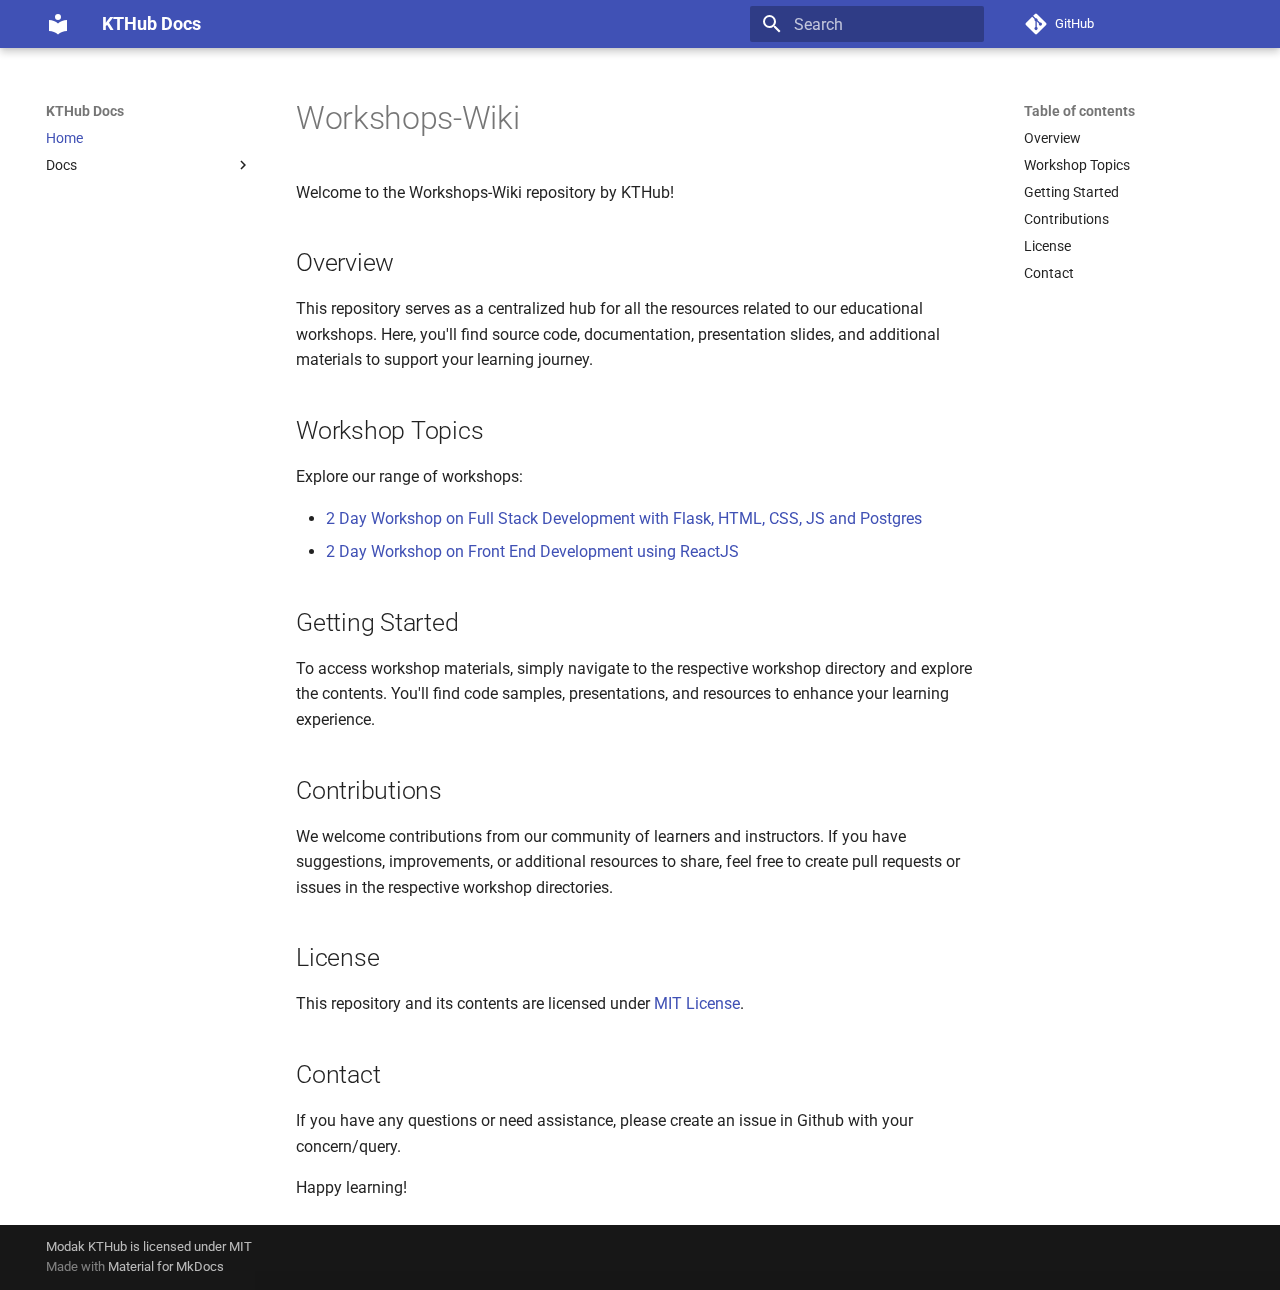
==== commit 457aa7fb: "Deployed cf3c026 with MkDocs version: 1.4.3" ====
--- a/index.html
+++ b/index.html
@@ -65,7 +65,7 @@
     <div data-md-component="skip">
       
         
-        <a href="#welcome-to-kthub-docs" class="md-skip">
+        <a href="#workshops-wiki" class="md-skip">
           Skip to content
         </a>
       
@@ -244,8 +244,43 @@
     <ul class="md-nav__list" data-md-component="toc" data-md-scrollfix>
       
         <li class="md-nav__item">
-  <a href="#our-workshops" class="md-nav__link">
-    Our Workshops
+  <a href="#overview" class="md-nav__link">
+    Overview
+  </a>
+  
+</li>
+      
+        <li class="md-nav__item">
+  <a href="#workshop-topics" class="md-nav__link">
+    Workshop Topics
+  </a>
+  
+</li>
+      
+        <li class="md-nav__item">
+  <a href="#getting-started" class="md-nav__link">
+    Getting Started
+  </a>
+  
+</li>
+      
+        <li class="md-nav__item">
+  <a href="#contributions" class="md-nav__link">
+    Contributions
+  </a>
+  
+</li>
+      
+        <li class="md-nav__item">
+  <a href="#license" class="md-nav__link">
+    License
+  </a>
+  
+</li>
+      
+        <li class="md-nav__item">
+  <a href="#contact" class="md-nav__link">
+    Contact
   </a>
   
 </li>
@@ -348,8 +383,43 @@
     <ul class="md-nav__list" data-md-component="toc" data-md-scrollfix>
       
         <li class="md-nav__item">
-  <a href="#our-workshops" class="md-nav__link">
-    Our Workshops
+  <a href="#overview" class="md-nav__link">
+    Overview
+  </a>
+  
+</li>
+      
+        <li class="md-nav__item">
+  <a href="#workshop-topics" class="md-nav__link">
+    Workshop Topics
+  </a>
+  
+</li>
+      
+        <li class="md-nav__item">
+  <a href="#getting-started" class="md-nav__link">
+    Getting Started
+  </a>
+  
+</li>
+      
+        <li class="md-nav__item">
+  <a href="#contributions" class="md-nav__link">
+    Contributions
+  </a>
+  
+</li>
+      
+        <li class="md-nav__item">
+  <a href="#license" class="md-nav__link">
+    License
+  </a>
+  
+</li>
+      
+        <li class="md-nav__item">
+  <a href="#contact" class="md-nav__link">
+    Contact
   </a>
   
 </li>
@@ -372,13 +442,25 @@
   
 
 
-<h1 id="welcome-to-kthub-docs">Welcome to KTHub Docs<a class="headerlink" href="#welcome-to-kthub-docs" title="Permanent link">&para;</a></h1>
-<p>Welcome to KTHub Docs</p>
-<h2 id="our-workshops">Our Workshops<a class="headerlink" href="#our-workshops" title="Permanent link">&para;</a></h2>
+<h1 id="workshops-wiki">Workshops-Wiki<a class="headerlink" href="#workshops-wiki" title="Permanent link">&para;</a></h1>
+<p>Welcome to the Workshops-Wiki repository by KTHub!</p>
+<h2 id="overview">Overview<a class="headerlink" href="#overview" title="Permanent link">&para;</a></h2>
+<p>This repository serves as a centralized hub for all the resources related to our educational workshops. Here, you'll find source code, documentation, presentation slides, and additional materials to support your learning journey.</p>
+<h2 id="workshop-topics">Workshop Topics<a class="headerlink" href="#workshop-topics" title="Permanent link">&para;</a></h2>
+<p>Explore our range of workshops:</p>
 <ul>
 <li><a href="https://github.com/KnowledgeTransferHub/Workshops-Wiki/tree/main/2-Day-Worshop-on-Full-Stack-Development">2 Day Workshop on Full Stack Development with Flask, HTML, CSS, JS and Postgres</a></li>
 <li><a href="https://github.com/KnowledgeTransferHub/Workshops-Wiki/tree/main/2-Day-Worshop-on-Full-Stack-Development">2 Day Workshop on Front End Development using ReactJS</a></li>
 </ul>
+<h2 id="getting-started">Getting Started<a class="headerlink" href="#getting-started" title="Permanent link">&para;</a></h2>
+<p>To access workshop materials, simply navigate to the respective workshop directory and explore the contents. You'll find code samples, presentations, and resources to enhance your learning experience.</p>
+<h2 id="contributions">Contributions<a class="headerlink" href="#contributions" title="Permanent link">&para;</a></h2>
+<p>We welcome contributions from our community of learners and instructors. If you have suggestions, improvements, or additional resources to share, feel free to create pull requests or issues in the respective workshop directories.</p>
+<h2 id="license">License<a class="headerlink" href="#license" title="Permanent link">&para;</a></h2>
+<p>This repository and its contents are licensed under <a href="https://github.com/KnowledgeTransferHub/Workshops-Wiki/blob/main/LICENSE">MIT License</a>.</p>
+<h2 id="contact">Contact<a class="headerlink" href="#contact" title="Permanent link">&para;</a></h2>
+<p>If you have any questions or need assistance, please create an issue in Github with your concern/query.</p>
+<p>Happy learning!</p>
 
 
 
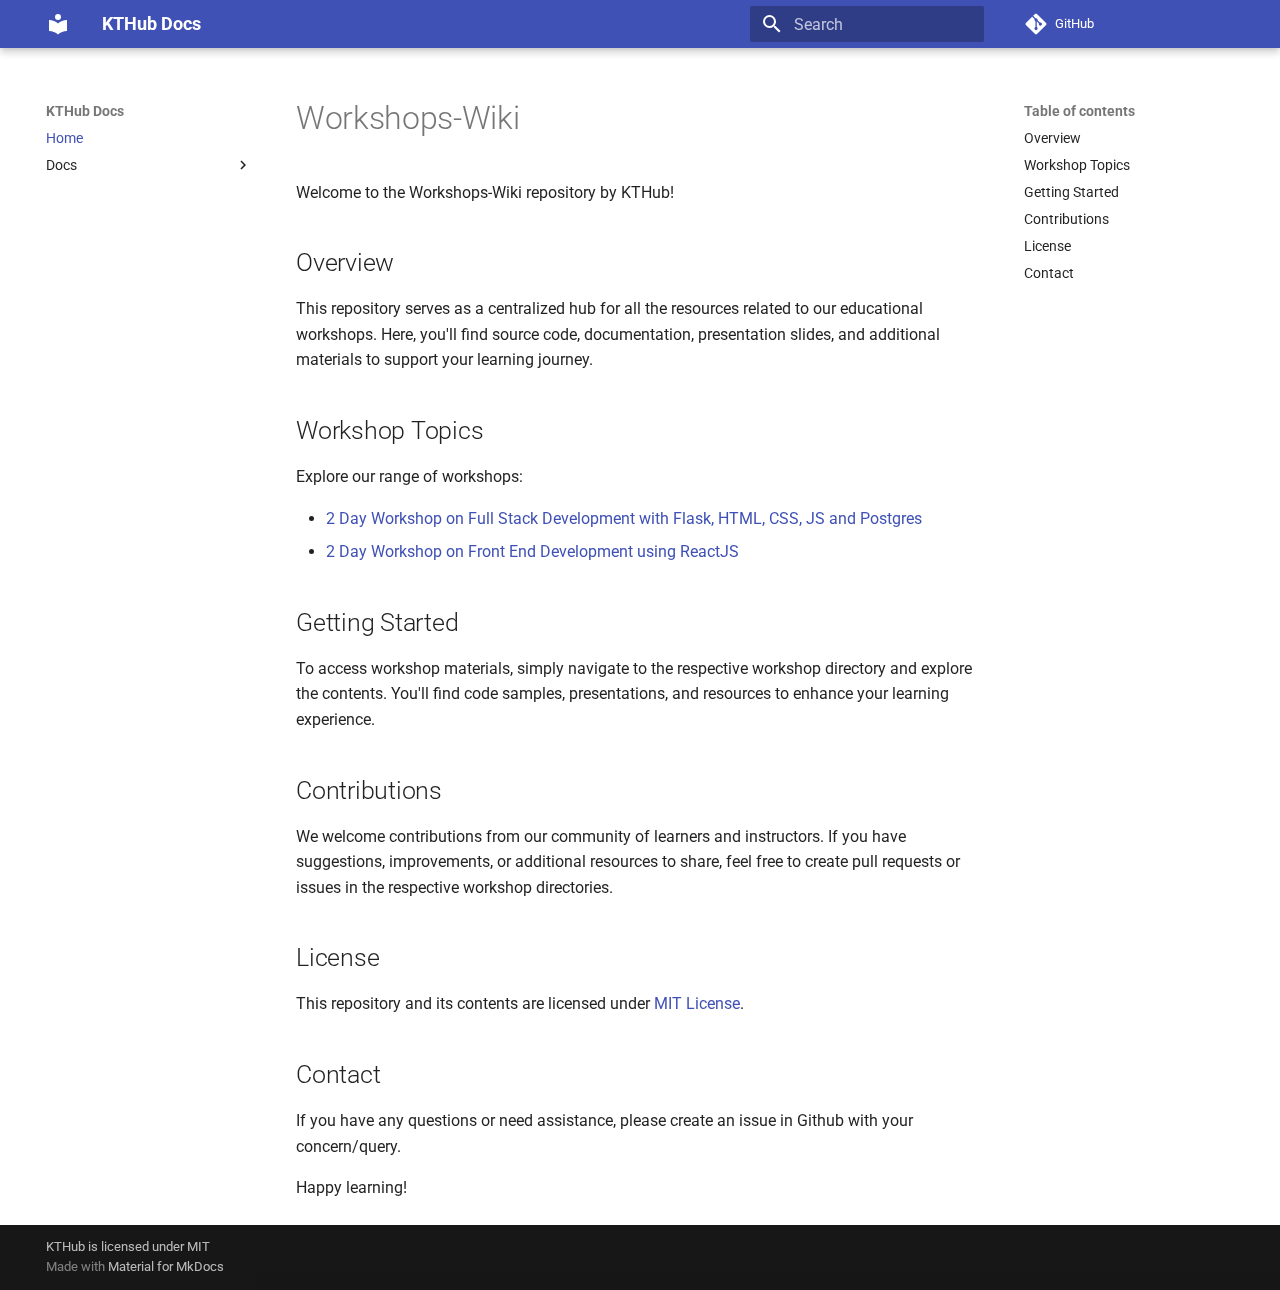
==== commit 5af4b006: "Deployed 8a547ef with MkDocs version: 1.4.3" ====
--- a/index.html
+++ b/index.html
@@ -482,7 +482,7 @@
       <div class="md-copyright">
   
     <div class="md-copyright__highlight">
-      Modak KTHub is licensed under MIT
+      KTHub is licensed under MIT
     </div>
   
   
